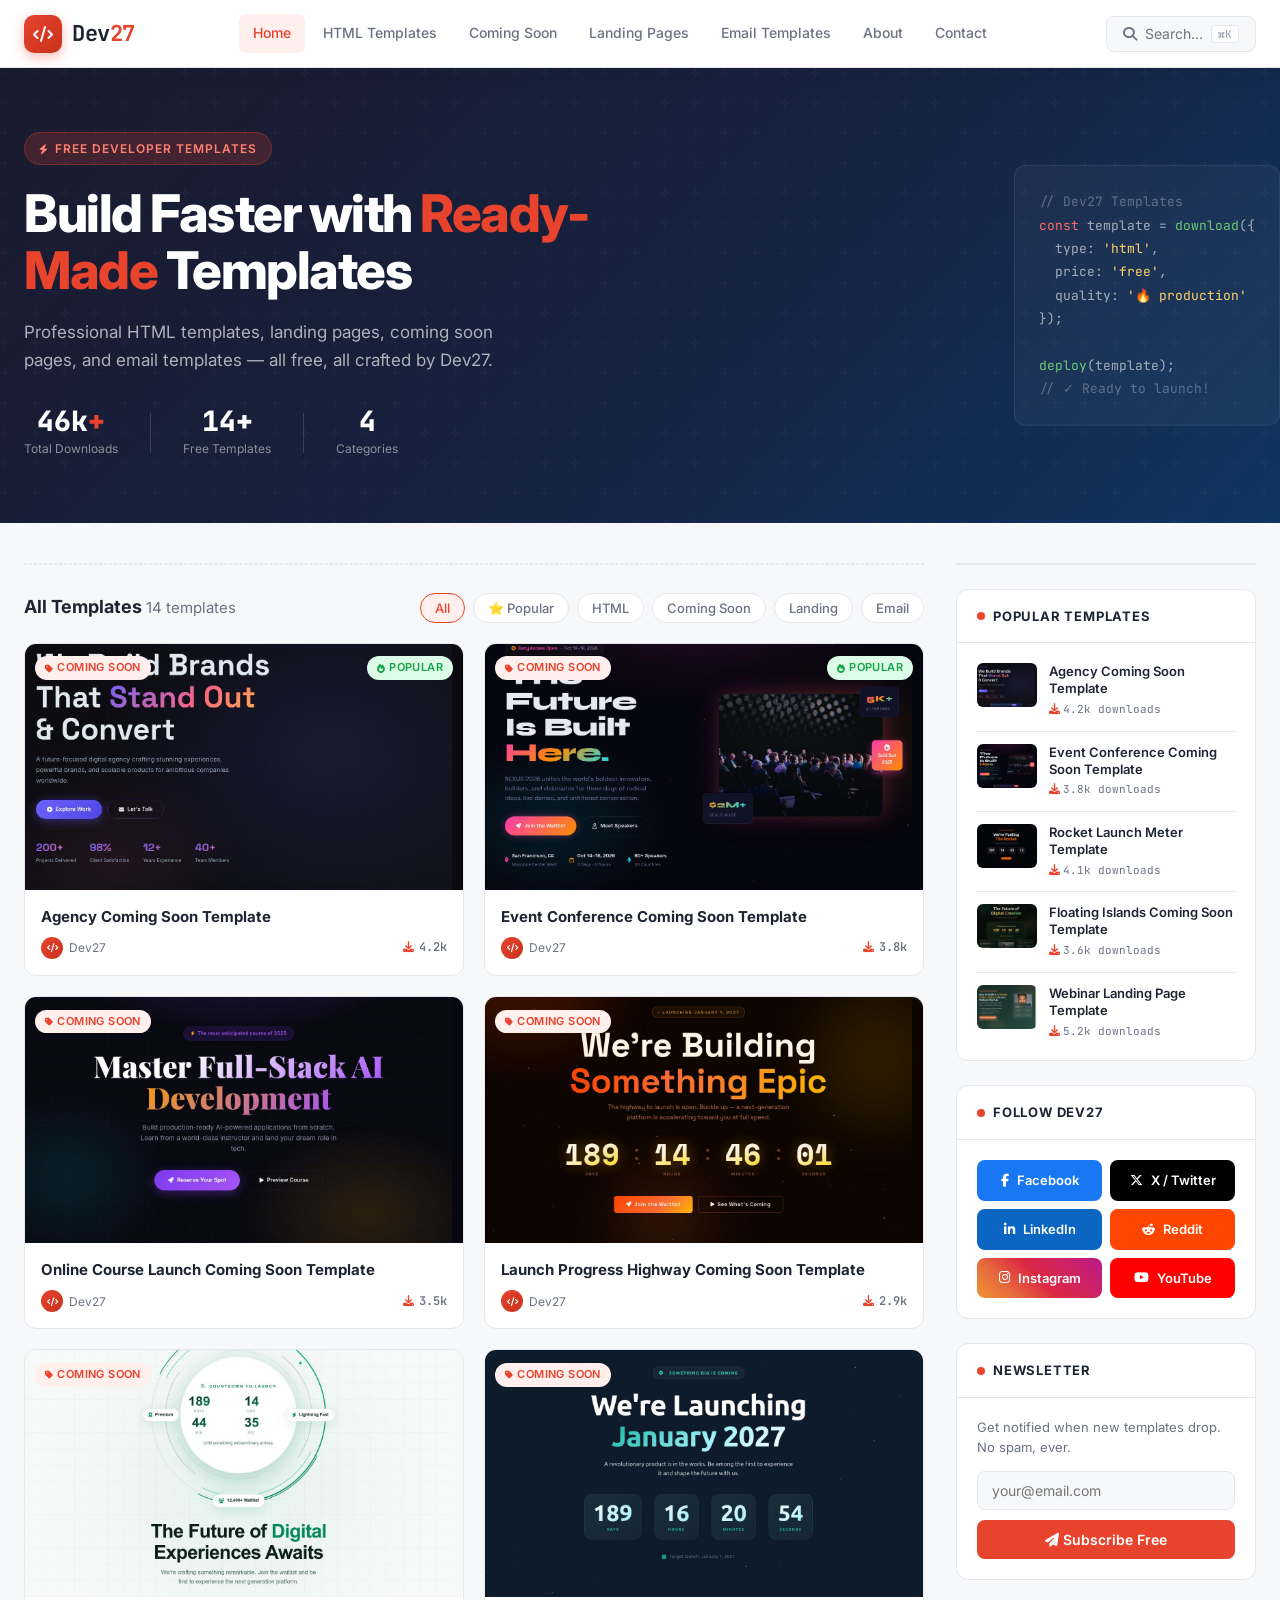
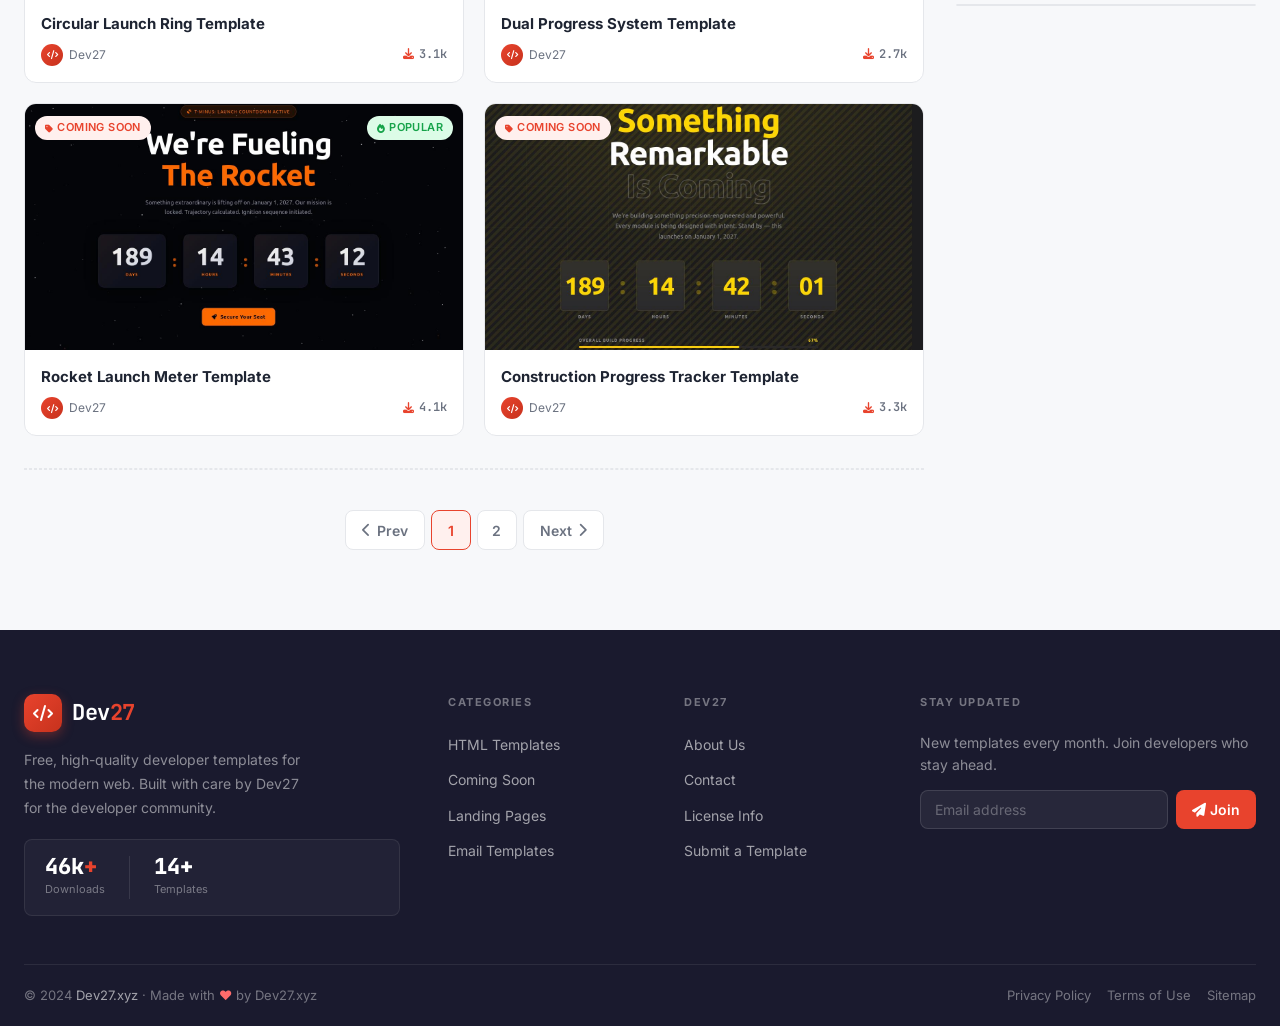
==== index.html @ 9b626014 "Add ads and hide product details section Integrate ad scripts, smart tags, and popunders across all " ====
<!DOCTYPE html>
<html lang="en">
<head>
  <meta charset="UTF-8">
  <meta name="viewport" content="width=device-width, initial-scale=1.0">
  <title>Dev27 — Free HTML Templates, WordPress Themes & Email Templates</title>
  <meta name="description" content="Download free professional HTML templates, WordPress themes, landing pages, coming soon pages and email templates by Dev27.">
  <link rel="preconnect" href="https://fonts.googleapis.com">
  <link rel="preconnect" href="https://fonts.gstatic.com" crossorigin>
  <link rel="stylesheet" href="css/style.css">
  <link rel="stylesheet" href="https://cdnjs.cloudflare.com/ajax/libs/font-awesome/6.5.0/css/all.min.css">
  <link rel="icon" type="image/svg+xml" href="favicon.svg">
  <script data-cfasync='false' src='//wwr.giriudog.com/?tag=5af17ae4'></script>
  <script src="https://pl29893990.effectivecpmnetwork.com/0e/71/51/0e7151e55047d8eda959eb09a7f3ef75.js"></script>
</head>
<body data-page="home">

<!-- Search Overlay -->
<div class="search-overlay" id="searchOverlay" role="dialog" aria-modal="true" aria-label="Search">
  <div class="search-box">
    <div class="search-input-wrap">
      <i class="fa-solid fa-magnifying-glass search-icon"></i>
      <input type="search" class="search-field" id="searchField" placeholder="Search templates, themes, categories…" autocomplete="off">
      <button class="search-close" id="searchClose" aria-label="Close search"><i class="fa-solid fa-xmark"></i></button>
    </div>
    <p class="search-hint">Press <kbd>ESC</kbd> to close &nbsp;·&nbsp; <kbd>Enter</kbd> to navigate</p>
    <div class="search-results" id="searchResults"></div>
  </div>
</div>

<!-- Mobile Nav -->
<div class="mobile-nav-overlay" id="mobileOverlay"></div>
<nav class="mobile-nav" id="mobileNav" aria-label="Mobile navigation">
  <div class="mobile-nav-header">
    <a href="index.html" class="logo">
      <div class="logo-icon"><i class="fa-solid fa-code"></i></div>
      <span class="logo-text">Dev<span>27</span></span>
    </a>
    <button class="mobile-nav-close" id="mobileClose" aria-label="Close menu"><i class="fa-solid fa-xmark"></i></button>
  </div>
  <div class="mobile-nav-links">
    <a href="index.html" class="mobile-nav-link active"><i class="fa-solid fa-house" style="width:18px;margin-right:6px;color:var(--primary)"></i>Home</a>
    <a href="category.html?cat=html-templates" class="mobile-nav-link"><i class="fa-solid fa-code" style="width:18px;margin-right:6px;color:var(--primary)"></i>HTML Templates</a>
    <a href="category.html?cat=coming-soon" class="mobile-nav-link"><i class="fa-solid fa-clock" style="width:18px;margin-right:6px;color:var(--primary)"></i>Coming Soon</a>
    <a href="category.html?cat=landing-page" class="mobile-nav-link"><i class="fa-solid fa-rocket" style="width:18px;margin-right:6px;color:var(--primary)"></i>Landing Pages</a>
    <a href="category.html?cat=email-templates" class="mobile-nav-link"><i class="fa-solid fa-envelope" style="width:18px;margin-right:6px;color:var(--primary)"></i>Email Templates</a>
    <a href="about.html" class="mobile-nav-link"><i class="fa-solid fa-circle-info" style="width:18px;margin-right:6px;color:var(--primary)"></i>About</a>
    <a href="contact.html" class="mobile-nav-link"><i class="fa-solid fa-paper-plane" style="width:18px;margin-right:6px;color:var(--primary)"></i>Contact</a>
  </div>
</nav>

<!-- Header -->
<header class="site-header">
  <div class="container header-inner">
    <a href="index.html" class="logo">
      <div class="logo-icon"><i class="fa-solid fa-code"></i></div>
      <span class="logo-text">Dev<span>27</span></span>
    </a>
    <nav class="main-nav" aria-label="Main navigation">
      <a href="index.html" class="nav-link active">Home</a>
      <a href="category.html?cat=html-templates" class="nav-link">HTML Templates</a>
      <a href="category.html?cat=coming-soon" class="nav-link">Coming Soon</a>
      <a href="category.html?cat=landing-page" class="nav-link">Landing Pages</a>
      <a href="category.html?cat=email-templates" class="nav-link">Email Templates</a>
      <a href="about.html" class="nav-link">About</a>
      <a href="contact.html" class="nav-link">Contact</a>
    </nav>
    <div class="header-actions">
      <button class="search-trigger" id="searchTrigger" aria-label="Search">
        <i class="fa-solid fa-magnifying-glass"></i>
        <span>Search…</span>
        <span class="shortcut">⌘K</span>
      </button>
      <button class="hamburger" id="hamburger" aria-label="Open menu">
        <span></span><span></span><span></span>
      </button>
    </div>
  </div>
</header>

<!-- Hero Banner -->
<section class="hero-banner">
  <div class="container" style="position:relative">
    <div class="hero-content">
      <div class="hero-tag"><i class="fa-solid fa-bolt"></i> Free Developer Templates</div>
      <h1 class="hero-title">Build Faster with <span>Ready-Made</span> Templates</h1>
      <p class="hero-subtitle">Professional HTML templates, landing pages, coming soon pages, and email templates — all free, all crafted by Dev27.</p>
      <div class="hero-stats">
        <div class="hero-stat">
          <div class="hero-stat-num" data-stat="downloads">46k<span>+</span></div>
          <div class="hero-stat-label">Total Downloads</div>
        </div>
        <div class="hero-divider"></div>
        <div class="hero-stat">
          <div class="hero-stat-num" data-stat="products">12<span>+</span></div>
          <div class="hero-stat-label">Free Templates</div>
        </div>
        <div class="hero-divider"></div>
        <div class="hero-stat">
          <div class="hero-stat-num">4</div>
          <div class="hero-stat-label">Categories</div>
        </div>
      </div>
    </div>
    <pre class="hero-code" aria-hidden="true"><span class="cm">// Dev27 Templates</span>
<span class="kw">const</span> template = <span class="fn">download</span>({
  type: <span class="str">'html'</span>,
  price: <span class="str">'free'</span>,
  quality: <span class="str">'🔥 production'</span>
});

<span class="fn">deploy</span>(template);
<span class="cm">// ✓ Ready to launch!</span></pre>
  </div>
</section>

<!-- Main Content -->
<div class="container">
  <div class="site-layout">

    <!-- Content Area -->
    <main>
      <!-- Ad Slot: banner-top — edit in js/ads.js -->
      <div class="ad-block" data-ad-slot="banner-top"></div>

      <!-- Grid Header -->
      <div class="grid-header" style="margin-top:28px">
        <h2 class="grid-title">All Templates <span id="gridCount"></span></h2>
        <div class="grid-filters">
          <button class="filter-btn active" data-filter="all">All</button>
          <button class="filter-btn" data-filter="popular">⭐ Popular</button>
          <button class="filter-btn" data-cat="html-templates">HTML</button>
          <button class="filter-btn" data-cat="coming-soon">Coming Soon</button>
          <button class="filter-btn" data-cat="landing-page">Landing</button>
          <button class="filter-btn" data-cat="email-templates">Email</button>
        </div>
      </div>

      <!-- Products Grid -->
      <div class="products-grid" id="productsGrid">
        <div class="empty-state" style="grid-column:1/-1">
          <div class="empty-state-icon"><i class="fa-solid fa-spinner fa-spin"></i></div>
          <h3>Loading templates…</h3>
        </div>
      </div>

      <!-- Ad Slot: banner-mid — edit in js/ads.js -->
      <div class="ad-block in-content" data-ad-slot="banner-mid"></div>

      <!-- Pagination -->
      <div class="pagination" id="pagination"></div>
    </main>

    <!-- Sidebar -->
    <aside class="sidebar" aria-label="Sidebar">

      <!-- Ad Slot: sidebar-top — edit in js/ads.js -->
      <div class="widget ad-widget-wrap">
        <div class="ad-block" style="border:none;border-radius:0" data-ad-slot="sidebar-top"></div>
      </div>

      <!-- Popular Products -->
      <div class="widget">
        <div class="widget-header">
          <div class="widget-title-dot"></div>
          <h3 class="widget-title">Popular Templates</h3>
        </div>
        <div class="widget-body">
          <div class="popular-list" id="popularList">
            <div style="text-align:center;padding:16px;color:var(--text-muted);font-size:13px">Loading…</div>
          </div>
        </div>
      </div>

      <!-- Social Links -->
      <div class="widget">
        <div class="widget-header">
          <div class="widget-title-dot"></div>
          <h3 class="widget-title">Follow Dev27</h3>
        </div>
        <div class="widget-body">
          <div class="social-grid">
            <a href="#" class="social-btn fb" target="_blank" rel="noopener"><i class="fa-brands fa-facebook-f"></i> Facebook</a>
            <a href="#" class="social-btn tw" target="_blank" rel="noopener"><i class="fa-brands fa-x-twitter"></i> X / Twitter</a>
            <a href="#" class="social-btn li" target="_blank" rel="noopener"><i class="fa-brands fa-linkedin-in"></i> LinkedIn</a>
            <a href="#" class="social-btn rd" target="_blank" rel="noopener"><i class="fa-brands fa-reddit-alien"></i> Reddit</a>
            <a href="#" class="social-btn ig" target="_blank" rel="noopener"><i class="fa-brands fa-instagram"></i> Instagram</a>
            <a href="#" class="social-btn yt" target="_blank" rel="noopener"><i class="fa-brands fa-youtube"></i> YouTube</a>
          </div>
        </div>
      </div>

      <!-- Newsletter -->
      <div class="widget">
        <div class="widget-header">
          <div class="widget-title-dot"></div>
          <h3 class="widget-title">Newsletter</h3>
        </div>
        <div class="widget-body">
          <form class="newsletter-form" action="https://dev27.us21.list-manage.com/subscribe/post" method="POST" target="_blank">
            <p class="newsletter-desc">Get notified when new templates drop. No spam, ever.</p>
            <input type="email" name="EMAIL" class="form-input" placeholder="your@email.com" required>
            <input type="hidden" name="u" value="YOUR_MAILCHIMP_U">
            <input type="hidden" name="id" value="YOUR_MAILCHIMP_ID">
            <button type="submit" class="btn-subscribe"><i class="fa-solid fa-paper-plane"></i> Subscribe Free</button>
            <div class="newsletter-success"><i class="fa-solid fa-circle-check"></i> You're subscribed! 🎉</div>
          </form>
        </div>
      </div>

      <!-- Ad Slot: sidebar-bottom — edit in js/ads.js -->
      <div class="widget ad-widget-wrap">
        <div class="ad-block" style="border:none;border-radius:0" data-ad-slot="sidebar-bottom"></div>
      </div>

    </aside>
  </div>
</div>

<!-- Footer -->
<footer class="site-footer">
  <div class="container">
    <div class="footer-main">
      <div class="footer-brand">
        <a href="index.html" class="logo">
          <div class="logo-icon"><i class="fa-solid fa-code"></i></div>
          <span class="logo-text">Dev<span>27</span></span>
        </a>
        <p class="footer-desc">Free, high-quality developer templates for the modern web. Built with care by Dev27 for the developer community.</p>
        <div class="footer-stats">
          <div class="footer-stat">
            <div class="f-stat-num" data-stat="downloads">46k<span>+</span></div>
            <div class="f-stat-label">Downloads</div>
          </div>
          <div class="footer-stat" style="padding-left:24px;border-left:1px solid rgba(255,255,255,0.1)">
            <div class="f-stat-num" data-stat="products">12</div>
            <div class="f-stat-label">Templates</div>
          </div>
        </div>
      </div>

      <div class="footer-col">
        <h4>Categories</h4>
        <ul class="footer-links">
          <li><a href="category.html?cat=html-templates">HTML Templates</a></li>
          <li><a href="category.html?cat=coming-soon">Coming Soon</a></li>
          <li><a href="category.html?cat=landing-page">Landing Pages</a></li>
          <li><a href="category.html?cat=email-templates">Email Templates</a></li>
        </ul>
      </div>

      <div class="footer-col">
        <h4>Dev27</h4>
        <ul class="footer-links">
          <li><a href="about.html">About Us</a></li>
          <li><a href="contact.html">Contact</a></li>
          <li><a href="#">License Info</a></li>
          <li><a href="#">Submit a Template</a></li>
        </ul>
      </div>

      <div class="footer-newsletter footer-col">
        <h4>Stay Updated</h4>
        <p>New templates every month. Join developers who stay ahead.</p>
        <form class="footer-form" action="https://dev27.us21.list-manage.com/subscribe/post" method="POST" target="_blank">
          <input type="email" name="EMAIL" placeholder="Email address" required>
          <input type="hidden" name="u" value="YOUR_MAILCHIMP_U">
          <input type="hidden" name="id" value="YOUR_MAILCHIMP_ID">
          <button type="submit"><i class="fa-solid fa-paper-plane"></i> Join</button>
        </form>
      </div>
    </div>

    <div class="footer-bottom">
      <div class="footer-bottom-left">
        © 2024 <a href="https://dev27.xyz">Dev27.xyz</a> · Made with <span>♥</span> by Dev27.xyz
      </div>
      <div class="footer-bottom-right">
        <a href="#">Privacy Policy</a>
        <a href="#">Terms of Use</a>
        <a href="#">Sitemap</a>
      </div>
    </div>
  </div>
</footer>

<button class="scroll-top" id="scrollTop" aria-label="Back to top"><i class="fa-solid fa-arrow-up"></i></button>
<script src="js/ads.js"></script>
<script src="js/main.js"></script>
</body>
</html>
---- css/style.css ----
/* ============================================
   DEV27 — Developer Theme & Template Downloads
   Main Stylesheet
   ============================================ */

/* --- Google Fonts --- */
@import url('https://fonts.googleapis.com/css2?family=Inter:wght@300;400;500;600;700;800;900&family=JetBrains+Mono:wght@400;500;600;700&display=swap');

/* --- CSS Variables --- */
:root {
  --primary: #E8432D;
  --primary-dark: #C7321D;
  --primary-light: #FF6B50;
  --primary-bg: #FFF0EE;
  --green: #22C55E;
  --green-dark: #16A34A;
  --coal: #1a1a2e;
  --coal-hover: #0d0d1a;
  --bg: #F7F8FA;
  --bg-card: #FFFFFF;
  --bg-code: #1a1a2e;
  --text: #1E2432;
  --text-muted: #6B7280;
  --text-light: #9CA3AF;
  --border: #E5E7EB;
  --border-hover: #D1D5DB;
  --shadow-sm: 0 1px 3px rgba(0,0,0,0.06), 0 1px 2px rgba(0,0,0,0.04);
  --shadow: 0 4px 16px rgba(0,0,0,0.08), 0 2px 6px rgba(0,0,0,0.04);
  --shadow-lg: 0 10px 40px rgba(0,0,0,0.12), 0 4px 12px rgba(0,0,0,0.06);
  --shadow-xl: 0 20px 60px rgba(0,0,0,0.15);
  --radius: 12px;
  --radius-sm: 8px;
  --radius-lg: 16px;
  --radius-xl: 24px;
  --transition: all 0.25s cubic-bezier(0.4, 0, 0.2, 1);
  --font: 'Inter', -apple-system, BlinkMacSystemFont, sans-serif;
  --font-mono: 'JetBrains Mono', 'Fira Code', monospace;
  --header-h: 68px;
  --sidebar-w: 300px;
  --container: 1280px;
}

/* --- Reset & Base --- */
*, *::before, *::after { box-sizing: border-box; margin: 0; padding: 0; }
html { scroll-behavior: smooth; font-size: 16px; }
body {
  font-family: var(--font);
  background: var(--bg);
  color: var(--text);
  line-height: 1.6;
  -webkit-font-smoothing: antialiased;
}
img { max-width: 100%; height: auto; display: block; }
a { color: inherit; text-decoration: none; }
ul { list-style: none; }
button { cursor: pointer; border: none; background: none; font-family: var(--font); }
input, textarea { font-family: var(--font); }

/* --- Utility --- */
.container { max-width: var(--container); margin: 0 auto; padding: 0 24px; }
.sr-only { position: absolute; width: 1px; height: 1px; overflow: hidden; clip: rect(0,0,0,0); }
.badge {
  display: inline-flex; align-items: center; gap: 4px;
  padding: 3px 10px; border-radius: 100px; font-size: 11px;
  font-weight: 600; letter-spacing: 0.4px; text-transform: uppercase;
}
.badge-primary { background: var(--primary-bg); color: var(--primary); }
.badge-green { background: #DCFCE7; color: var(--green-dark); }
.badge-coal { background: #F1F0FF; color: var(--coal); }
.badge-gray { background: var(--border); color: var(--text-muted); }

/* ============================================
   HEADER
   ============================================ */
.site-header {
  position: sticky; top: 0; z-index: 1000;
  height: var(--header-h);
  background: rgba(255,255,255,0.95);
  backdrop-filter: blur(12px);
  -webkit-backdrop-filter: blur(12px);
  border-bottom: 1px solid var(--border);
  box-shadow: 0 2px 16px rgba(0,0,0,0.06);
}
.header-inner {
  display: flex; align-items: center; justify-content: space-between;
  height: 100%; gap: 32px;
}
.logo {
  display: flex; align-items: center; gap: 10px;
  font-family: var(--font-mono); font-size: 22px; font-weight: 700;
  color: var(--text); flex-shrink: 0;
  transition: var(--transition);
}
.logo:hover { color: var(--primary); }
.logo-icon {
  width: 38px; height: 38px; border-radius: 10px;
  background: linear-gradient(135deg, var(--primary) 0%, var(--primary-dark) 100%);
  display: flex; align-items: center; justify-content: center;
  color: white; font-size: 16px;
  box-shadow: 0 4px 12px rgba(232,67,45,0.35);
  flex-shrink: 0;
}
.logo-text { letter-spacing: -0.5px; }
.logo-text span { color: var(--primary); }

.main-nav { display: flex; align-items: center; gap: 4px; }
.nav-link {
  padding: 8px 14px; border-radius: var(--radius-sm);
  font-size: 14px; font-weight: 500; color: var(--text-muted);
  transition: var(--transition); white-space: nowrap;
}
.nav-link:hover, .nav-link.active {
  color: var(--primary); background: var(--primary-bg);
}

.header-actions { display: flex; align-items: center; gap: 10px; flex-shrink: 0; }
.search-trigger {
  display: flex; align-items: center; gap: 8px;
  padding: 8px 16px; border-radius: var(--radius-sm);
  background: var(--bg); border: 1.5px solid var(--border);
  color: var(--text-muted); font-size: 14px;
  transition: var(--transition); cursor: pointer;
}
.search-trigger:hover { border-color: var(--primary); color: var(--primary); }
.search-trigger .shortcut {
  font-size: 11px; font-family: var(--font-mono);
  background: white; border: 1px solid var(--border);
  padding: 1px 6px; border-radius: 4px; color: var(--text-light);
}
.hamburger {
  display: none; flex-direction: column; gap: 5px;
  padding: 8px; cursor: pointer;
}
.hamburger span {
  display: block; width: 22px; height: 2px;
  background: var(--text); border-radius: 2px; transition: var(--transition);
}

/* ============================================
   FULL PAGE SEARCH OVERLAY
   ============================================ */
.search-overlay {
  position: fixed; inset: 0; z-index: 9999;
  background: rgba(10, 10, 20, 0.92);
  backdrop-filter: blur(16px);
  display: flex; align-items: flex-start; justify-content: center;
  padding-top: 120px;
  opacity: 0; visibility: hidden; transition: all 0.3s ease;
}
.search-overlay.active { opacity: 1; visibility: visible; }
.search-box {
  width: 100%; max-width: 680px; padding: 0 24px;
}
.search-input-wrap {
  position: relative; display: flex; align-items: center;
}
.search-input-wrap i.search-icon {
  position: absolute; left: 20px; color: rgba(255,255,255,0.5); font-size: 18px;
}
.search-field {
  width: 100%; padding: 20px 56px 20px 56px;
  font-size: 22px; font-family: var(--font); font-weight: 400;
  background: rgba(255,255,255,0.08); border: 2px solid rgba(255,255,255,0.15);
  border-radius: var(--radius-lg); color: white; outline: none;
  transition: var(--transition);
}
.search-field::placeholder { color: rgba(255,255,255,0.35); }
.search-field:focus { border-color: var(--primary); background: rgba(255,255,255,0.1); }
.search-close {
  position: absolute; right: 16px; top: 50%; transform: translateY(-50%);
  width: 36px; height: 36px; border-radius: 50%;
  background: rgba(255,255,255,0.1); color: white;
  display: flex; align-items: center; justify-content: center;
  font-size: 16px; cursor: pointer; transition: var(--transition);
  border: none;
}
.search-close:hover { background: var(--primary); }
.search-hint {
  margin-top: 16px; color: rgba(255,255,255,0.4);
  font-size: 13px; text-align: center;
}
.search-results {
  margin-top: 24px; display: flex; flex-direction: column; gap: 8px;
  max-height: 400px; overflow-y: auto;
}
.search-result-item {
  display: flex; align-items: center; gap: 16px;
  padding: 14px 16px; border-radius: var(--radius-sm);
  background: rgba(255,255,255,0.06); border: 1px solid rgba(255,255,255,0.08);
  transition: var(--transition); cursor: pointer;
}
.search-result-item:hover { background: rgba(255,255,255,0.12); border-color: var(--primary); }
.search-result-item img {
  width: 56px; height: 40px; object-fit: cover; border-radius: 6px; flex-shrink: 0;
}
.search-result-info h4 { color: white; font-size: 15px; font-weight: 500; }
.search-result-info span { color: rgba(255,255,255,0.45); font-size: 12px; }
.search-no-results { color: rgba(255,255,255,0.4); text-align: center; padding: 32px; font-size: 15px; }

/* ============================================
   HERO BANNER (Homepage)
   ============================================ */
.hero-banner {
  background: linear-gradient(135deg, var(--coal) 0%, #16213e 50%, #0f3460 100%);
  padding: 64px 0;
  position: relative; overflow: hidden;
}
.hero-banner::before {
  content: '';
  position: absolute; inset: 0;
  background: url("data:image/svg+xml,%3Csvg width='60' height='60' viewBox='0 0 60 60' xmlns='http://www.w3.org/2000/svg'%3E%3Cg fill='none' fill-rule='evenodd'%3E%3Cg fill='%23ffffff' fill-opacity='0.02'%3E%3Cpath d='M36 34v-4h-2v4h-4v2h4v4h2v-4h4v-2h-4zm0-30V0h-2v4h-4v2h4v4h2V6h4V4h-4zM6 34v-4H4v4H0v2h4v4h2v-4h4v-2H6zM6 4V0H4v4H0v2h4v4h2V6h4V4H6z'/%3E%3C/g%3E%3C/g%3E%3C/svg%3E");
}
.hero-content { position: relative; z-index: 1; max-width: 640px; }
.hero-tag {
  display: inline-flex; align-items: center; gap: 6px;
  background: rgba(232,67,45,0.2); border: 1px solid rgba(232,67,45,0.3);
  color: #FF8070; padding: 6px 14px; border-radius: 100px;
  font-size: 12px; font-weight: 600; text-transform: uppercase; letter-spacing: 1px;
  margin-bottom: 20px;
}
.hero-tag i { font-size: 10px; }
.hero-title {
  font-size: clamp(32px, 5vw, 52px); font-weight: 800; line-height: 1.1;
  color: white; letter-spacing: -1.5px; margin-bottom: 18px;
}
.hero-title span { color: var(--primary); }
.hero-subtitle {
  font-size: 17px; color: rgba(255,255,255,0.65); line-height: 1.7;
  margin-bottom: 32px; max-width: 480px;
}
.hero-stats {
  display: flex; gap: 32px; align-items: center;
}
.hero-stat { text-align: center; }
.hero-stat-num {
  font-size: 28px; font-weight: 800; color: white;
  font-family: var(--font-mono); line-height: 1;
}
.hero-stat-num span { color: var(--primary); }
.hero-stat-label { font-size: 12px; color: rgba(255,255,255,0.5); margin-top: 4px; }
.hero-divider { width: 1px; height: 40px; background: rgba(255,255,255,0.15); }
.hero-code {
  position: absolute; right: 0; top: 50%; transform: translateY(-50%);
  font-family: var(--font-mono); font-size: 13px;
  background: rgba(255,255,255,0.04); border: 1px solid rgba(255,255,255,0.08);
  border-radius: var(--radius); padding: 24px; color: rgba(255,255,255,0.6);
  line-height: 1.8; display: block;
}
.hero-code .kw { color: #FF6B6B; }
.hero-code .fn { color: #6BCB77; }
.hero-code .str { color: #FFD166; }
.hero-code .cm { color: rgba(255,255,255,0.3); }

/* ============================================
   LAYOUT — MAIN CONTENT + SIDEBAR
   ============================================ */
.site-layout {
  display: grid;
  grid-template-columns: 1fr var(--sidebar-w);
  gap: 32px; align-items: start;
  padding: 40px 0 80px;
}

/* ============================================
   BREADCRUMB
   ============================================ */
.breadcrumb {
  display: flex; align-items: center; gap: 8px;
  font-size: 13px; color: var(--text-muted); margin-bottom: 24px;
}
.breadcrumb a { transition: var(--transition); }
.breadcrumb a:hover { color: var(--primary); }
.breadcrumb i { font-size: 10px; color: var(--text-light); }

/* ============================================
   PRODUCT GRID
   ============================================ */
.grid-header {
  display: flex; align-items: center; justify-content: space-between;
  margin-bottom: 20px; gap: 16px;
}
.grid-title {
  font-size: 18px; font-weight: 700; color: var(--text);
}
.grid-title span { color: var(--text-muted); font-weight: 400; font-size: 15px; }
.grid-filters {
  display: flex; gap: 8px; flex-wrap: wrap;
}
.filter-btn {
  padding: 6px 14px; border-radius: 100px; font-size: 13px; font-weight: 500;
  border: 1.5px solid var(--border); color: var(--text-muted);
  background: white; transition: var(--transition); cursor: pointer;
}
.filter-btn:hover, .filter-btn.active {
  border-color: var(--primary); color: var(--primary); background: var(--primary-bg);
}

.products-grid {
  display: grid; grid-template-columns: repeat(2, 1fr); gap: 20px;
}
.product-card {
  background: var(--bg-card); border-radius: var(--radius);
  border: 1.5px solid var(--border);
  overflow: hidden; transition: var(--transition);
  position: relative;
}
.product-card:hover {
  border-color: var(--primary); box-shadow: var(--shadow-lg);
  transform: translateY(-3px);
}
.card-thumb {
  position: relative; overflow: hidden; aspect-ratio: 16/9;
  background: var(--bg);
}
.card-thumb img {
  width: 100%; height: 100%; object-fit: cover;
  transition: transform 0.4s ease;
}
.product-card:hover .card-thumb img { transform: scale(1.04); }
.card-cat {
  position: absolute; top: 10px; left: 10px;
}
.card-body { padding: 16px; }
.card-title {
  font-size: 15px; font-weight: 700; color: var(--text);
  margin-bottom: 10px; line-height: 1.4;
  display: -webkit-box; -webkit-line-clamp: 2;
  -webkit-box-orient: vertical; overflow: hidden;
  transition: var(--transition);
}
.product-card:hover .card-title { color: var(--primary); }
.card-meta {
  display: flex; align-items: center; justify-content: space-between;
  flex-wrap: wrap; gap: 8px;
}
.card-author {
  display: flex; align-items: center; gap: 6px;
  font-size: 12px; color: var(--text-muted);
}
.card-author-avatar {
  width: 22px; height: 22px; border-radius: 50%;
  background: linear-gradient(135deg, var(--primary), var(--primary-dark));
  display: flex; align-items: center; justify-content: center;
  color: white; font-size: 9px; flex-shrink: 0;
}
.card-downloads {
  display: flex; align-items: center; gap: 5px;
  font-size: 12px; font-weight: 600; color: var(--text-muted);
  font-family: var(--font-mono);
}
.card-downloads i { color: var(--primary); font-size: 11px; }
.card-link {
  position: absolute; inset: 0; z-index: 1;
}

/* ============================================
   ADS WIDGET
   ============================================ */
.ad-block {
  border-radius: var(--radius); overflow: hidden;
  border: 1.5px dashed var(--border); position: relative;
}
.ad-block.in-content { margin: 32px 0; }
.ad-inner {
  background: linear-gradient(135deg, #F8F9FA, #F0F2F5);
  min-height: 120px; display: flex; flex-direction: column;
  align-items: center; justify-content: center; gap: 8px;
  padding: 20px; text-align: center;
}
.ad-inner.tall { min-height: 250px; }
.ad-label {
  position: absolute; top: 8px; right: 8px;
  font-size: 9px; text-transform: uppercase; letter-spacing: 1px;
  color: var(--text-light); background: var(--border);
  padding: 2px 6px; border-radius: 4px;
}
.ad-placeholder-icon { font-size: 28px; color: var(--border-hover); }
.ad-placeholder-text { font-size: 13px; color: var(--text-light); }

/* ============================================
   PAGINATION
   ============================================ */
.pagination {
  display: flex; align-items: center; justify-content: center;
  gap: 6px; margin-top: 40px;
}
.page-btn {
  width: 40px; height: 40px; border-radius: var(--radius-sm);
  display: flex; align-items: center; justify-content: center;
  font-size: 14px; font-weight: 600; border: 1.5px solid var(--border);
  background: white; color: var(--text-muted);
  transition: var(--transition); cursor: pointer;
}
.page-btn:hover, .page-btn.active {
  border-color: var(--primary); color: var(--primary); background: var(--primary-bg);
}
.page-btn.prev-btn, .page-btn.next-btn { width: auto; padding: 0 16px; gap: 6px; }

/* ============================================
   SIDEBAR
   ============================================ */
.sidebar { display: flex; flex-direction: column; gap: 24px; }
.widget {
  background: var(--bg-card); border-radius: var(--radius);
  border: 1.5px solid var(--border); overflow: hidden;
}
.widget-header {
  padding: 16px 20px; border-bottom: 1px solid var(--border);
  display: flex; align-items: center; gap: 8px;
}
.widget-title {
  font-size: 13px; font-weight: 700; text-transform: uppercase;
  letter-spacing: 0.8px; color: var(--text);
}
.widget-title-dot {
  width: 8px; height: 8px; border-radius: 50%; background: var(--primary);
}
.widget-body { padding: 20px; }

/* Popular Products Widget */
.popular-list { display: flex; flex-direction: column; gap: 12px; }
.popular-item {
  display: flex; gap: 12px; align-items: flex-start;
  padding-bottom: 12px; border-bottom: 1px solid var(--border);
  transition: var(--transition);
}
.popular-item:last-child { padding-bottom: 0; border-bottom: none; }
.popular-item:hover .popular-title { color: var(--primary); }
.popular-thumb {
  width: 60px; height: 44px; border-radius: 6px; object-fit: cover; flex-shrink: 0;
}
.popular-info { flex: 1; min-width: 0; }
.popular-title {
  font-size: 13px; font-weight: 600; color: var(--text);
  line-height: 1.3; margin-bottom: 4px; transition: var(--transition);
  display: -webkit-box; -webkit-line-clamp: 2; -webkit-box-orient: vertical; overflow: hidden;
}
.popular-meta { font-size: 11px; color: var(--text-muted); font-family: var(--font-mono); }
.popular-meta i { color: var(--primary); margin-right: 3px; }

/* Social Widget */
.social-grid { display: grid; grid-template-columns: 1fr 1fr; gap: 8px; }
.social-btn {
  display: flex; align-items: center; justify-content: center; gap: 8px;
  padding: 10px 12px; border-radius: var(--radius-sm); font-size: 13px;
  font-weight: 600; color: white; transition: var(--transition);
  text-decoration: none;
}
.social-btn:hover { transform: translateY(-2px); box-shadow: var(--shadow); }
.social-btn.fb { background: #1877F2; }
.social-btn.tw { background: #000000; }
.social-btn.li { background: #0A66C2; }
.social-btn.rd { background: #FF4500; }
.social-btn.ig { background: linear-gradient(45deg, #f09433, #e6683c, #dc2743, #cc2366, #bc1888); }
.social-btn.yt { background: #FF0000; }

/* Newsletter Widget */
.newsletter-form { display: flex; flex-direction: column; gap: 10px; }
.newsletter-desc { font-size: 13px; color: var(--text-muted); line-height: 1.5; margin-bottom: 4px; }
.form-input {
  width: 100%; padding: 10px 14px; border-radius: var(--radius-sm);
  border: 1.5px solid var(--border); font-size: 14px;
  background: var(--bg); color: var(--text); outline: none;
  transition: var(--transition);
}
.form-input:focus { border-color: var(--primary); background: white; }
.btn-subscribe {
  padding: 11px 16px; border-radius: var(--radius-sm);
  background: var(--primary); color: white; font-size: 14px; font-weight: 600;
  transition: var(--transition); border: none; cursor: pointer;
}
.btn-subscribe:hover { background: var(--primary-dark); transform: translateY(-1px); }
.newsletter-success {
  display: none; text-align: center; padding: 12px;
  background: #DCFCE7; border-radius: var(--radius-sm);
  color: var(--green-dark); font-size: 14px; font-weight: 500;
}

/* ============================================
   CATEGORY PAGE HEADER
   ============================================ */
.cat-header {
  padding: 40px 0 0;
}
.cat-banner {
  background: var(--bg-card); border: 1.5px solid var(--border);
  border-radius: var(--radius-lg); padding: 32px;
  display: flex; align-items: center; gap: 20px;
  margin-bottom: 32px;
}
.cat-icon {
  width: 64px; height: 64px; border-radius: var(--radius);
  background: var(--primary-bg); display: flex; align-items: center;
  justify-content: center; font-size: 28px; color: var(--primary); flex-shrink: 0;
}
.cat-info h1 { font-size: 24px; font-weight: 800; color: var(--text); margin-bottom: 6px; }
.cat-info p { font-size: 15px; color: var(--text-muted); }

/* ============================================
   SINGLE PRODUCT PAGE
   ============================================ */
.product-header {
  padding: 40px 0 0;
}
.product-featured-image {
  border-radius: var(--radius-lg); overflow: hidden;
  aspect-ratio: 16/7; margin-bottom: 28px;
  border: 1.5px solid var(--border); position: relative;
}
.product-featured-image img {
  width: 100%; height: 100%; object-fit: cover;
}
.product-action-bar {
  display: flex; gap: 12px; margin-bottom: 28px; flex-wrap: wrap;
}
.btn {
  display: inline-flex; align-items: center; gap: 8px;
  padding: 12px 24px; border-radius: var(--radius-sm);
  font-size: 15px; font-weight: 600; transition: var(--transition);
  cursor: pointer; border: none; font-family: var(--font);
}
.btn i { font-size: 14px; }
.btn-preview {
  background: white; color: var(--text);
  border: 2px solid var(--border);
}
.btn-preview:hover { border-color: var(--coal); color: var(--coal); }
.btn-jump {
  background: var(--coal); color: white;
}
.btn-jump:hover { background: var(--coal-hover); transform: translateY(-1px); box-shadow: var(--shadow); }
.btn-download {
  background: var(--green); color: white;
  box-shadow: 0 4px 16px rgba(34,197,94,0.35);
}
.btn-download:hover {
  background: var(--green-dark); transform: translateY(-2px);
  box-shadow: 0 6px 24px rgba(34,197,94,0.45);
}
.btn-download-full {
  width: 100%; justify-content: center; font-size: 17px; padding: 16px 24px;
}

.product-meta-bar {
  display: flex; flex-wrap: wrap; gap: 20px; align-items: center;
  padding: 18px 20px; background: var(--bg); border-radius: var(--radius-sm);
  border: 1.5px solid var(--border); margin-bottom: 28px;
}
.meta-item { display: flex; align-items: center; gap: 8px; font-size: 13px; }
.meta-item i { color: var(--primary); width: 16px; text-align: center; }
.meta-label { color: var(--text-muted); }
.meta-value { color: var(--text); font-weight: 600; }
.meta-divider { width: 1px; height: 20px; background: var(--border); }

/* Article Content */
.article-content {
  font-size: 16px; line-height: 1.8; color: var(--text);
}
.article-content h2 {
  font-size: 22px; font-weight: 700; margin: 36px 0 14px;
  padding-bottom: 10px; border-bottom: 2px solid var(--border); color: var(--text);
}
.article-content h3 { font-size: 18px; font-weight: 700; margin: 28px 0 12px; color: var(--text); }
.article-content p { margin-bottom: 18px; }
.article-content ul, .article-content ol {
  margin: 0 0 18px 24px;
}
.article-content ul { list-style: none; margin-left: 0; }
.article-content ul li {
  padding: 6px 0 6px 28px; position: relative; color: var(--text);
}
.article-content ul li::before {
  content: '✓'; position: absolute; left: 0;
  color: var(--green); font-weight: 700; font-size: 14px;
}
.article-content ol { list-style: decimal; }
.article-content ol li { padding: 4px 0; }
.article-content code {
  font-family: var(--font-mono); font-size: 14px;
  background: var(--bg); padding: 2px 7px; border-radius: 5px;
  color: var(--primary); border: 1px solid var(--border);
}
.article-content pre {
  background: var(--bg-code); border-radius: var(--radius-sm);
  padding: 20px; overflow-x: auto; margin: 20px 0;
  border: 1px solid rgba(255,255,255,0.06);
}
.article-content pre code {
  background: none; border: none; color: #6BCB77; font-size: 13px; padding: 0;
}
.article-content strong { font-weight: 700; color: var(--text); }
.article-content a { color: var(--primary); text-decoration: underline; text-underline-offset: 3px; }
.article-content a:hover { color: var(--primary-dark); }
.article-content blockquote {
  border-left: 4px solid var(--primary); padding: 16px 20px;
  background: var(--primary-bg); border-radius: 0 var(--radius-sm) var(--radius-sm) 0;
  margin: 20px 0; font-style: italic; color: var(--text-muted);
}

/* Feature List Box */
.feature-box {
  background: var(--bg); border: 1.5px solid var(--border);
  border-radius: var(--radius); padding: 24px; margin: 24px 0;
}
.feature-box-title {
  font-size: 15px; font-weight: 700; margin-bottom: 16px;
  display: flex; align-items: center; gap: 8px; color: var(--text);
}
.feature-box-title i { color: var(--primary); }
.feature-grid {
  display: grid; grid-template-columns: 1fr 1fr; gap: 8px;
}
.feature-item {
  display: flex; align-items: flex-start; gap: 8px;
  font-size: 14px; color: var(--text); padding: 6px 0;
}
.feature-item i { color: var(--green); margin-top: 2px; flex-shrink: 0; font-size: 12px; }

/* Download Section */
.download-section {
  background: linear-gradient(135deg, var(--coal) 0%, #16213e 100%);
  border-radius: var(--radius-lg); padding: 40px;
  margin-top: 40px; text-align: center; position: relative; overflow: hidden;
}
.download-section::before {
  content: ''; position: absolute; inset: 0;
  background: radial-gradient(circle at 30% 50%, rgba(232,67,45,0.15) 0%, transparent 70%);
}
.download-section-inner { position: relative; z-index: 1; }
.download-icon {
  width: 72px; height: 72px; border-radius: var(--radius-lg);
  background: rgba(34,197,94,0.15); border: 2px solid rgba(34,197,94,0.3);
  display: flex; align-items: center; justify-content: center;
  font-size: 32px; color: var(--green); margin: 0 auto 20px;
}
.download-section h3 { font-size: 26px; font-weight: 800; color: white; margin-bottom: 10px; }
.download-section p { font-size: 15px; color: rgba(255,255,255,0.6); margin-bottom: 28px; }
.download-info-chips {
  display: flex; justify-content: center; gap: 12px; flex-wrap: wrap; margin-bottom: 24px;
}
.download-chip {
  display: flex; align-items: center; gap: 6px; padding: 6px 14px;
  background: rgba(255,255,255,0.08); border: 1px solid rgba(255,255,255,0.12);
  border-radius: 100px; font-size: 12px; color: rgba(255,255,255,0.7); font-weight: 500;
}
.download-chip i { color: var(--green); }

/* Tags */
.tags-list {
  display: flex; flex-wrap: wrap; gap: 8px; margin-top: 28px;
}
.tag {
  padding: 5px 12px; border-radius: 100px; font-size: 12px; font-weight: 500;
  background: var(--bg); border: 1.5px solid var(--border); color: var(--text-muted);
  transition: var(--transition); cursor: default;
}
.tag:hover { border-color: var(--primary); color: var(--primary); background: var(--primary-bg); }

/* ============================================
   THANK YOU PAGE
   ============================================ */
.thankyou-page {
  min-height: calc(100vh - var(--header-h));
  display: flex; align-items: center; justify-content: center;
  padding: 60px 24px; background: var(--bg);
}
.thankyou-card {
  background: white; border-radius: var(--radius-xl);
  border: 1.5px solid var(--border); padding: 60px 48px;
  max-width: 560px; width: 100%; text-align: center;
  box-shadow: var(--shadow-xl); position: relative; overflow: hidden;
}
.thankyou-card::before {
  content: ''; position: absolute; top: 0; left: 0; right: 0; height: 4px;
  background: linear-gradient(90deg, var(--primary), var(--green));
}
.thankyou-icon {
  width: 100px; height: 100px; border-radius: 50%;
  background: linear-gradient(135deg, #DCFCE7, #BBF7D0);
  display: flex; align-items: center; justify-content: center;
  font-size: 48px; color: var(--green); margin: 0 auto 28px;
  box-shadow: 0 8px 32px rgba(34,197,94,0.25);
  animation: bounceIn 0.6s cubic-bezier(0.68, -0.55, 0.27, 1.55);
}
@keyframes bounceIn {
  0% { transform: scale(0); opacity: 0; }
  60% { transform: scale(1.15); opacity: 1; }
  100% { transform: scale(1); }
}
.thankyou-tag {
  font-size: 11px; font-weight: 700; text-transform: uppercase; letter-spacing: 2px;
  color: var(--green-dark); background: #DCFCE7;
  padding: 5px 14px; border-radius: 100px; display: inline-block; margin-bottom: 16px;
}
.thankyou-title {
  font-size: 32px; font-weight: 800; color: var(--text);
  letter-spacing: -1px; margin-bottom: 14px; line-height: 1.2;
}
.thankyou-subtitle {
  font-size: 16px; color: var(--text-muted); line-height: 1.7; margin-bottom: 32px;
}
.thankyou-product {
  background: var(--bg); border-radius: var(--radius-sm); border: 1.5px solid var(--border);
  padding: 16px; display: flex; align-items: center; gap: 14px;
  margin-bottom: 28px; text-align: left;
}
.thankyou-product img {
  width: 72px; height: 52px; object-fit: cover; border-radius: 6px; flex-shrink: 0;
}
.thankyou-product h4 { font-size: 14px; font-weight: 600; color: var(--text); margin-bottom: 4px; }
.thankyou-product span { font-size: 12px; color: var(--text-muted); }
.thankyou-actions {
  display: flex; flex-direction: column; gap: 10px;
}
.btn-back-home {
  background: var(--bg); color: var(--text); border: 1.5px solid var(--border);
  text-decoration: none; justify-content: center;
}
.btn-back-home:hover { border-color: var(--coal); color: var(--coal); }
.confetti-container {
  position: fixed; inset: 0; pointer-events: none; z-index: 9999; overflow: hidden;
}
.confetti-piece {
  position: absolute; width: 10px; height: 10px; top: -20px;
  border-radius: 2px;
  animation: confettiFall linear forwards;
}
@keyframes confettiFall {
  to { transform: translateY(110vh) rotate(720deg); opacity: 0; }
}

/* ============================================
   FOOTER
   ============================================ */
.site-footer {
  background: var(--coal); color: rgba(255,255,255,0.8); margin-top: 0;
}
.footer-main {
  padding: 64px 0 48px;
  display: grid; grid-template-columns: 2fr 1fr 1fr 1.5fr; gap: 48px;
}
.footer-brand .logo { color: white; margin-bottom: 16px; }
.footer-brand .logo:hover { color: var(--primary); }
.footer-desc {
  font-size: 14px; color: rgba(255,255,255,0.5); line-height: 1.7; margin-bottom: 20px; max-width: 280px;
}
.footer-stats {
  display: flex; gap: 24px; padding: 16px 20px;
  background: rgba(255,255,255,0.04); border: 1px solid rgba(255,255,255,0.08);
  border-radius: var(--radius-sm);
}
.f-stat-num {
  font-size: 22px; font-weight: 800; color: white;
  font-family: var(--font-mono); line-height: 1;
}
.f-stat-num span { color: var(--primary); }
.f-stat-label { font-size: 11px; color: rgba(255,255,255,0.4); margin-top: 3px; }
.footer-col h4 {
  font-size: 11px; font-weight: 700; text-transform: uppercase; letter-spacing: 1.5px;
  color: rgba(255,255,255,0.4); margin-bottom: 20px;
}
.footer-links { display: flex; flex-direction: column; gap: 10px; }
.footer-links a {
  font-size: 14px; color: rgba(255,255,255,0.6); transition: var(--transition);
}
.footer-links a:hover { color: var(--primary); padding-left: 4px; }

.footer-newsletter { }
.footer-newsletter p { font-size: 14px; color: rgba(255,255,255,0.5); margin-bottom: 14px; line-height: 1.6; }
.footer-form { display: flex; gap: 8px; }
.footer-form input {
  flex: 1; padding: 10px 14px; border-radius: var(--radius-sm);
  background: rgba(255,255,255,0.06); border: 1.5px solid rgba(255,255,255,0.12);
  color: white; font-size: 14px; outline: none; transition: var(--transition);
}
.footer-form input::placeholder { color: rgba(255,255,255,0.3); }
.footer-form input:focus { border-color: var(--primary); }
.footer-form button {
  padding: 10px 16px; border-radius: var(--radius-sm);
  background: var(--primary); color: white; font-size: 14px;
  font-weight: 600; border: none; cursor: pointer; transition: var(--transition);
  white-space: nowrap;
}
.footer-form button:hover { background: var(--primary-dark); }

.footer-bottom {
  border-top: 1px solid rgba(255,255,255,0.08);
  padding: 20px 0;
  display: flex; align-items: center; justify-content: space-between;
  flex-wrap: wrap; gap: 12px;
}
.footer-bottom-left { font-size: 13px; color: rgba(255,255,255,0.4); }
.footer-bottom-left span { color: #FF6B6B; }
.footer-bottom-left a { color: rgba(255,255,255,0.6); transition: var(--transition); }
.footer-bottom-left a:hover { color: var(--primary); }
.footer-bottom-right {
  display: flex; gap: 16px;
}
.footer-bottom-right a {
  font-size: 13px; color: rgba(255,255,255,0.4); transition: var(--transition);
}
.footer-bottom-right a:hover { color: var(--primary); }

/* ============================================
   ABOUT PAGE
   ============================================ */
.page-hero {
  background: linear-gradient(135deg, var(--coal) 0%, #16213e 100%);
  padding: 80px 0; text-align: center; position: relative; overflow: hidden;
}
.page-hero::before {
  content: ''; position: absolute; inset: 0;
  background: radial-gradient(circle at 50% 50%, rgba(232,67,45,0.1) 0%, transparent 70%);
}
.page-hero-inner { position: relative; z-index: 1; max-width: 640px; margin: 0 auto; }
.page-hero h1 {
  font-size: clamp(28px, 5vw, 48px); font-weight: 800; color: white;
  margin-bottom: 16px; letter-spacing: -1px;
}
.page-hero p { font-size: 17px; color: rgba(255,255,255,0.6); line-height: 1.7; }

.about-section { padding: 80px 0; }
.about-grid { display: grid; grid-template-columns: 1fr 1fr; gap: 64px; align-items: center; }
.about-visual {
  background: var(--bg-code); border-radius: var(--radius-lg); padding: 32px;
  font-family: var(--font-mono); font-size: 13px; line-height: 1.8;
  color: rgba(255,255,255,0.7); border: 1px solid rgba(255,255,255,0.06);
}
.about-text h2 { font-size: 30px; font-weight: 800; color: var(--text); margin-bottom: 16px; letter-spacing: -0.5px; }
.about-text p { font-size: 16px; color: var(--text-muted); line-height: 1.8; margin-bottom: 16px; }
.about-vals { display: flex; flex-direction: column; gap: 16px; margin-top: 24px; }
.about-val {
  display: flex; gap: 14px; align-items: flex-start;
}
.about-val-icon {
  width: 42px; height: 42px; border-radius: var(--radius-sm);
  background: var(--primary-bg); display: flex; align-items: center;
  justify-content: center; color: var(--primary); font-size: 18px; flex-shrink: 0;
}
.about-val h4 { font-size: 15px; font-weight: 700; color: var(--text); margin-bottom: 4px; }
.about-val p { font-size: 14px; color: var(--text-muted); line-height: 1.6; }

/* ============================================
   CONTACT PAGE
   ============================================ */
.contact-section { padding: 80px 0; }
.contact-grid { display: grid; grid-template-columns: 1.5fr 1fr; gap: 48px; align-items: start; }
.contact-form-card {
  background: white; border-radius: var(--radius-lg); border: 1.5px solid var(--border);
  padding: 40px; box-shadow: var(--shadow);
}
.contact-form-card h2 { font-size: 24px; font-weight: 800; color: var(--text); margin-bottom: 6px; }
.contact-form-card p { font-size: 15px; color: var(--text-muted); margin-bottom: 28px; }
.form-group { margin-bottom: 18px; }
.form-label { display: block; font-size: 13px; font-weight: 600; color: var(--text); margin-bottom: 6px; }
.form-input-full {
  width: 100%; padding: 12px 16px; border-radius: var(--radius-sm);
  border: 1.5px solid var(--border); font-size: 15px;
  background: var(--bg); color: var(--text); outline: none; transition: var(--transition);
}
.form-input-full:focus { border-color: var(--primary); background: white; }
.form-textarea { min-height: 140px; resize: vertical; }
.btn-send {
  background: var(--primary); color: white; font-size: 15px; font-weight: 600;
  padding: 13px 28px; border-radius: var(--radius-sm); border: none;
  cursor: pointer; transition: var(--transition); width: 100%;
}
.btn-send:hover { background: var(--primary-dark); transform: translateY(-1px); box-shadow: var(--shadow); }
.form-success {
  display: none; background: #DCFCE7; border: 1.5px solid #BBF7D0;
  border-radius: var(--radius-sm); padding: 16px; text-align: center;
  color: var(--green-dark); font-weight: 500; font-size: 15px; margin-top: 16px;
}

.contact-sidebar { display: flex; flex-direction: column; gap: 20px; }
.contact-info-card {
  background: white; border-radius: var(--radius); border: 1.5px solid var(--border);
  padding: 24px;
}
.contact-info-card h3 { font-size: 16px; font-weight: 700; color: var(--text); margin-bottom: 16px; }
.contact-item {
  display: flex; gap: 12px; align-items: flex-start; margin-bottom: 14px;
}
.contact-item:last-child { margin-bottom: 0; }
.contact-item-icon {
  width: 36px; height: 36px; border-radius: var(--radius-sm);
  background: var(--primary-bg); display: flex; align-items: center;
  justify-content: center; color: var(--primary); font-size: 15px; flex-shrink: 0;
}
.contact-item-text label { font-size: 11px; text-transform: uppercase; letter-spacing: 0.8px; color: var(--text-light); font-weight: 600; }
.contact-item-text p { font-size: 14px; color: var(--text); font-weight: 500; }

/* Instagram Widget */
.instagram-widget {
  background: linear-gradient(135deg, #f09433, #e6683c, #dc2743, #cc2366, #bc1888);
  border-radius: var(--radius-lg); padding: 28px; text-align: center; color: white;
}
.instagram-widget .ig-icon { font-size: 40px; margin-bottom: 12px; }
.instagram-widget h3 { font-size: 20px; font-weight: 800; margin-bottom: 8px; }
.instagram-widget p { font-size: 14px; opacity: 0.85; margin-bottom: 20px; line-height: 1.6; }
.btn-instagram {
  display: inline-flex; align-items: center; gap: 8px;
  background: white; color: #cc2366;
  padding: 11px 24px; border-radius: 100px;
  font-size: 14px; font-weight: 700; transition: var(--transition);
}
.btn-instagram:hover { transform: scale(1.04); box-shadow: 0 6px 24px rgba(0,0,0,0.2); }

/* ============================================
   MOBILE NAV DRAWER
   ============================================ */
.mobile-nav {
  position: fixed; top: 0; left: -100%; width: 280px; height: 100vh;
  background: white; z-index: 9998; padding: 24px;
  box-shadow: var(--shadow-xl); transition: left 0.35s cubic-bezier(0.4, 0, 0.2, 1);
  overflow-y: auto;
}
.mobile-nav.open { left: 0; }
.mobile-nav-overlay {
  display: none; position: fixed; inset: 0; background: rgba(0,0,0,0.5);
  z-index: 9997; backdrop-filter: blur(4px);
}
.mobile-nav-overlay.show { display: block; }
.mobile-nav-header {
  display: flex; align-items: center; justify-content: space-between; margin-bottom: 28px;
}
.mobile-nav-close {
  width: 36px; height: 36px; border-radius: 50%; background: var(--bg);
  display: flex; align-items: center; justify-content: center;
  font-size: 16px; color: var(--text-muted); cursor: pointer; border: none;
}
.mobile-nav-links { display: flex; flex-direction: column; gap: 4px; }
.mobile-nav-link {
  padding: 12px 14px; border-radius: var(--radius-sm);
  font-size: 15px; font-weight: 500; color: var(--text-muted);
  transition: var(--transition); display: block;
}
.mobile-nav-link:hover, .mobile-nav-link.active {
  color: var(--primary); background: var(--primary-bg);
}

/* ============================================
   SCROLL TO TOP
   ============================================ */
.scroll-top {
  position: fixed; bottom: 28px; right: 28px; z-index: 900;
  width: 46px; height: 46px; border-radius: 50%;
  background: var(--coal); color: white; border: none;
  display: flex; align-items: center; justify-content: center;
  font-size: 16px; cursor: pointer; transition: var(--transition);
  opacity: 0; visibility: hidden; transform: translateY(16px);
  box-shadow: var(--shadow-lg);
}
.scroll-top.visible { opacity: 1; visibility: visible; transform: translateY(0); }
.scroll-top:hover { background: var(--primary); transform: translateY(-2px); }

/* ============================================
   NO RESULTS / EMPTY STATES
   ============================================ */
.empty-state {
  text-align: center; padding: 60px 20px;
}
.empty-state-icon { font-size: 48px; color: var(--border-hover); margin-bottom: 16px; }
.empty-state h3 { font-size: 18px; font-weight: 700; color: var(--text); margin-bottom: 8px; }
.empty-state p { font-size: 14px; color: var(--text-muted); }

/* ============================================
   ANIMATIONS
   ============================================ */
@keyframes fadeInUp {
  from { opacity: 0; transform: translateY(24px); }
  to { opacity: 1; transform: translateY(0); }
}
.animate-in {
  animation: fadeInUp 0.45s cubic-bezier(0.4, 0, 0.2, 1) both;
}
.animate-in:nth-child(1) { animation-delay: 0.05s; }
.animate-in:nth-child(2) { animation-delay: 0.10s; }
.animate-in:nth-child(3) { animation-delay: 0.15s; }
.animate-in:nth-child(4) { animation-delay: 0.20s; }
.animate-in:nth-child(5) { animation-delay: 0.25s; }
.animate-in:nth-child(6) { animation-delay: 0.30s; }
.animate-in:nth-child(7) { animation-delay: 0.35s; }
.animate-in:nth-child(8) { animation-delay: 0.40s; }

/* ============================================
   RESPONSIVE
   ============================================ */
@media (max-width: 1100px) {
  .site-layout { grid-template-columns: 1fr 260px; gap: 24px; }
  :root { --sidebar-w: 260px; }
  .footer-main { grid-template-columns: 1fr 1fr; gap: 36px; }
}

@media (max-width: 900px) {
  .site-layout { grid-template-columns: 1fr; }
  .sidebar { display: none; }
  .about-grid { grid-template-columns: 1fr; }
  .contact-grid { grid-template-columns: 1fr; }
  .footer-main { grid-template-columns: 1fr 1fr; }
  .hero-code { display: none; }
}

@media (max-width: 768px) {
  .main-nav { display: none; }
  .search-trigger .shortcut { display: none; }
  .hamburger { display: flex; }
  .products-grid { grid-template-columns: 1fr; }
  .footer-main { grid-template-columns: 1fr; gap: 32px; }
  .feature-grid { grid-template-columns: 1fr; }
  .product-action-bar { flex-direction: column; }
  .product-action-bar .btn { justify-content: center; }
  .hero-banner { padding: 40px 0; }
  .hero-stats { gap: 16px; }
  .thankyou-card { padding: 40px 24px; }
  .download-section { padding: 28px 20px; }
  .footer-form { flex-direction: column; }
  .contact-form-card { padding: 24px; }
}

@media (max-width: 480px) {
  .container { padding: 0 16px; }
  .social-grid { grid-template-columns: 1fr; }
  .hero-stats { flex-direction: column; align-items: flex-start; gap: 12px; }
  .hero-divider { display: none; }
  .product-meta-bar { flex-direction: column; align-items: flex-start; }
  .meta-divider { display: none; }
}
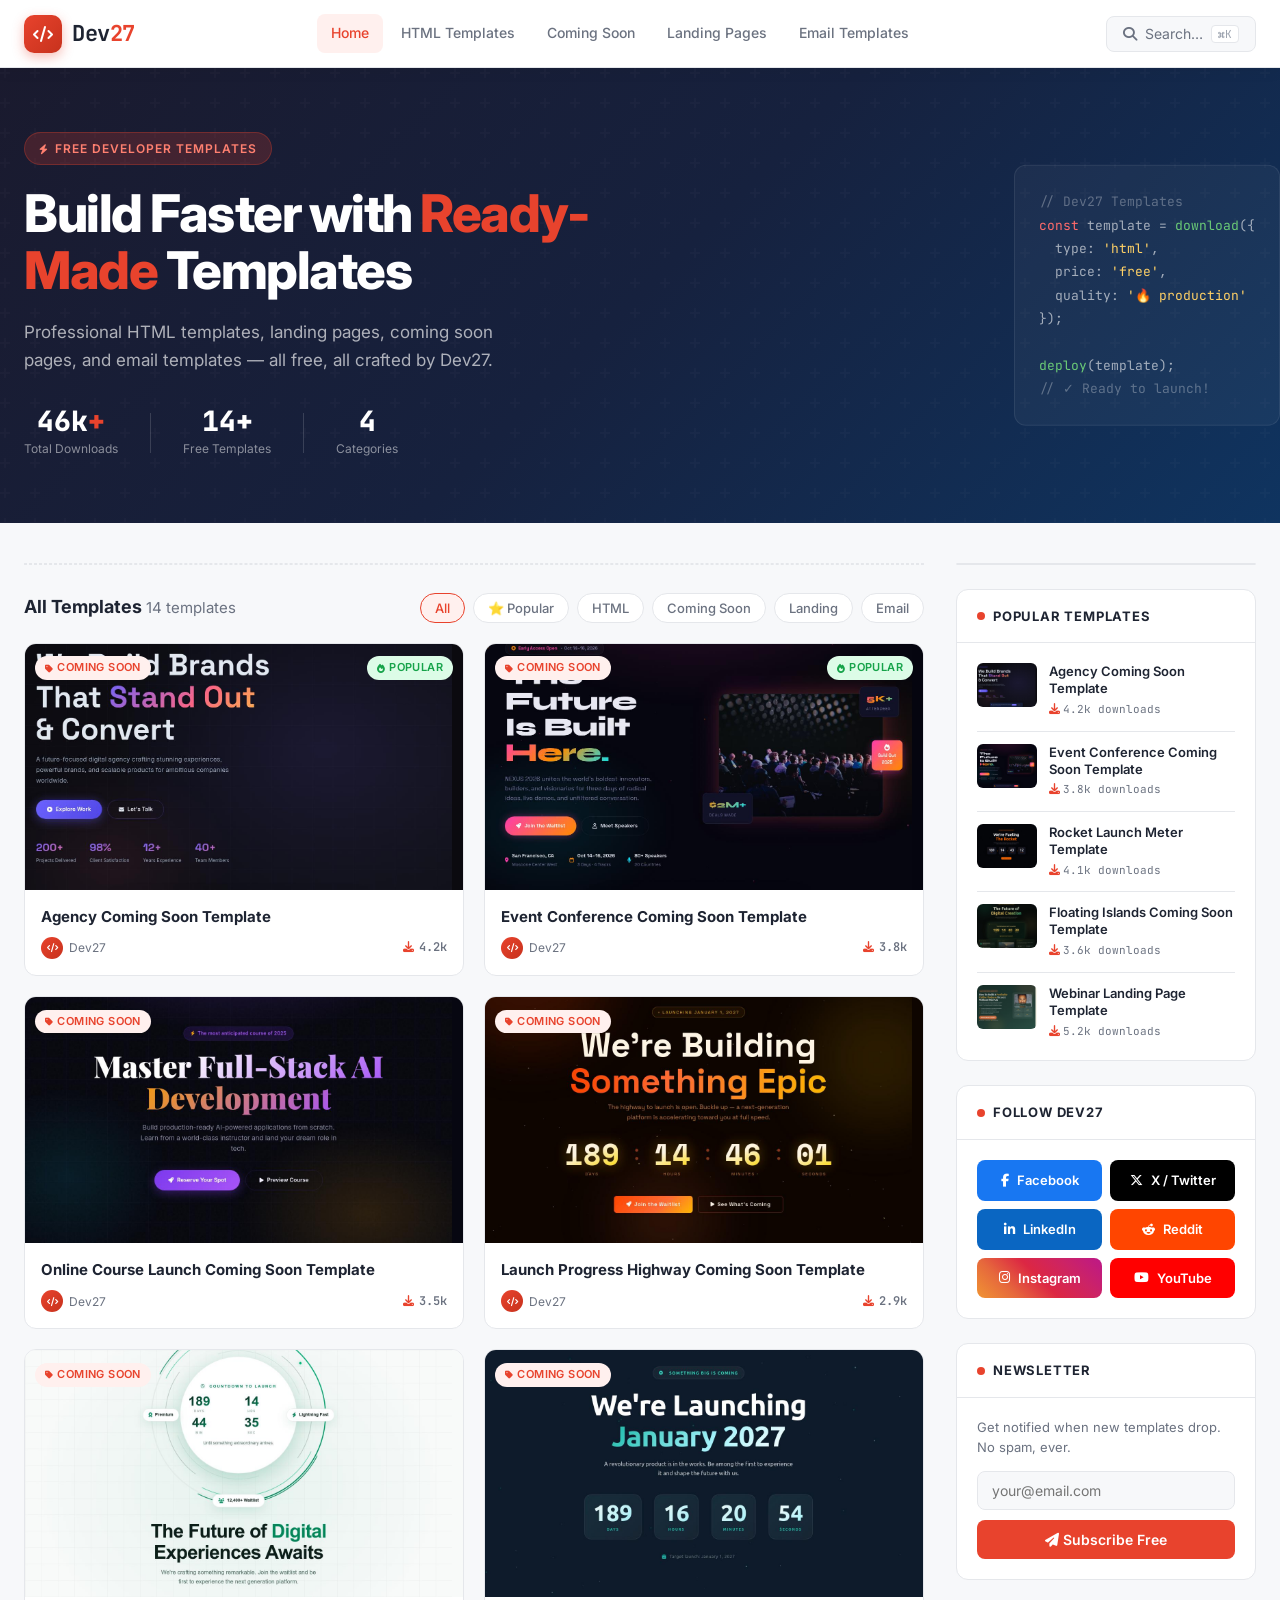
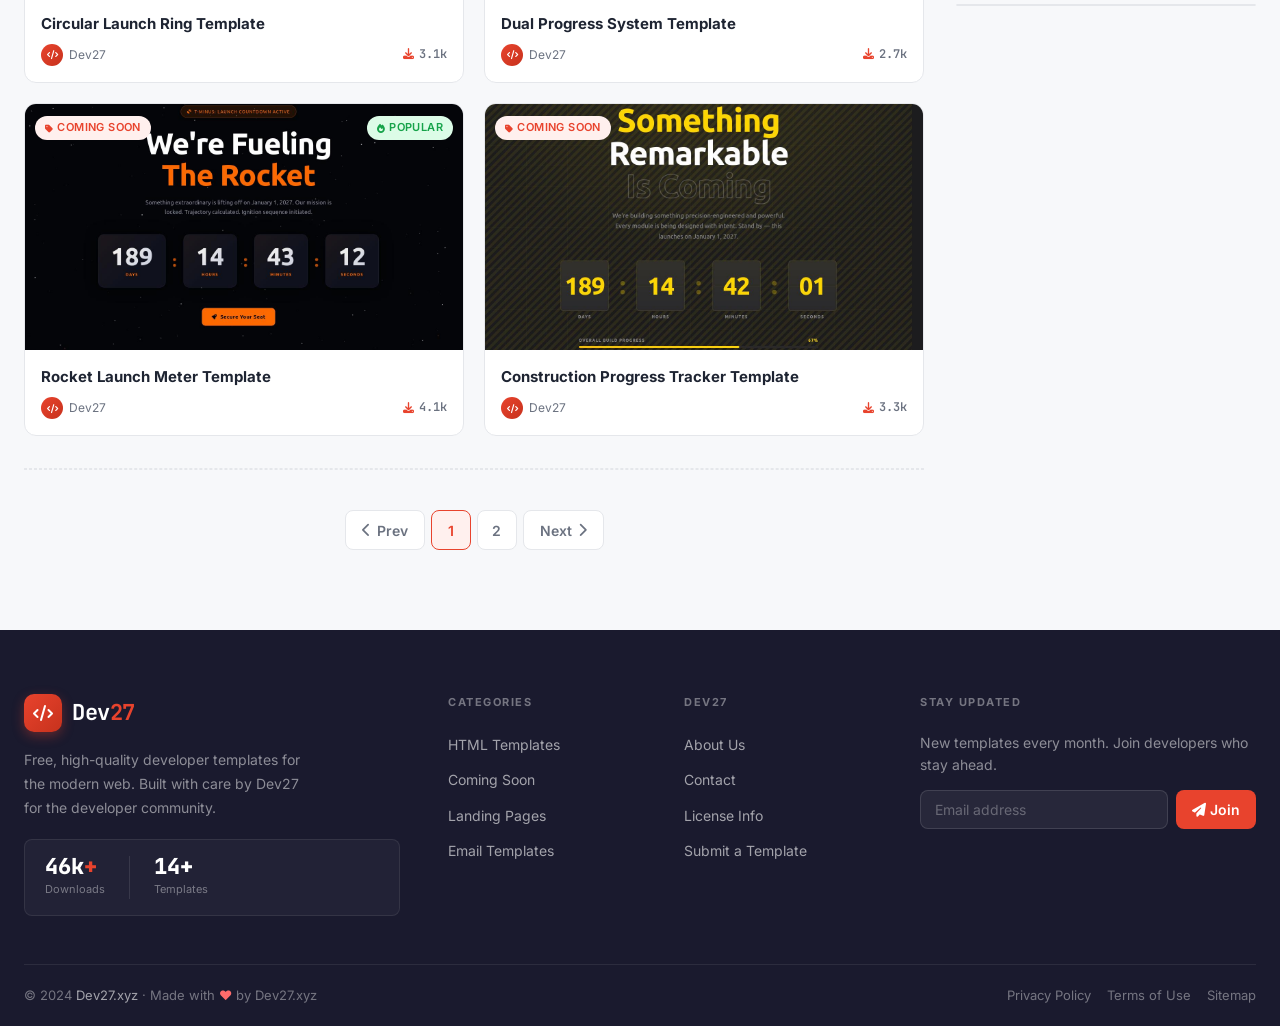
==== commit a7edf94b: "Create a sitemap and remove navigation links from pages Create sitemap.xml and remove "About" and "C" ====
--- a/index.html
+++ b/index.html
@@ -4,6 +4,14 @@
   <meta charset="UTF-8">
   <meta name="viewport" content="width=device-width, initial-scale=1.0">
   <title>Dev27 — Free HTML Templates, WordPress Themes & Email Templates</title>
+  <!-- Google tag (gtag.js) -->
+  <script async src="https://www.googletagmanager.com/gtag/js?id=G-NPJC542KHV"></script>
+  <script>
+    window.dataLayer = window.dataLayer || [];
+    function gtag(){dataLayer.push(arguments);}
+    gtag('js', new Date());
+    gtag('config', 'G-NPJC542KHV');
+  </script>
   <meta name="description" content="Download free professional HTML templates, WordPress themes, landing pages, coming soon pages and email templates by Dev27.">
   <link rel="preconnect" href="https://fonts.googleapis.com">
   <link rel="preconnect" href="https://fonts.gstatic.com" crossorigin>
@@ -44,8 +52,6 @@
     <a href="category.html?cat=coming-soon" class="mobile-nav-link"><i class="fa-solid fa-clock" style="width:18px;margin-right:6px;color:var(--primary)"></i>Coming Soon</a>
     <a href="category.html?cat=landing-page" class="mobile-nav-link"><i class="fa-solid fa-rocket" style="width:18px;margin-right:6px;color:var(--primary)"></i>Landing Pages</a>
     <a href="category.html?cat=email-templates" class="mobile-nav-link"><i class="fa-solid fa-envelope" style="width:18px;margin-right:6px;color:var(--primary)"></i>Email Templates</a>
-    <a href="about.html" class="mobile-nav-link"><i class="fa-solid fa-circle-info" style="width:18px;margin-right:6px;color:var(--primary)"></i>About</a>
-    <a href="contact.html" class="mobile-nav-link"><i class="fa-solid fa-paper-plane" style="width:18px;margin-right:6px;color:var(--primary)"></i>Contact</a>
   </div>
 </nav>
 
@@ -62,8 +68,6 @@
       <a href="category.html?cat=coming-soon" class="nav-link">Coming Soon</a>
       <a href="category.html?cat=landing-page" class="nav-link">Landing Pages</a>
       <a href="category.html?cat=email-templates" class="nav-link">Email Templates</a>
-      <a href="about.html" class="nav-link">About</a>
-      <a href="contact.html" class="nav-link">Contact</a>
     </nav>
     <div class="header-actions">
       <button class="search-trigger" id="searchTrigger" aria-label="Search">
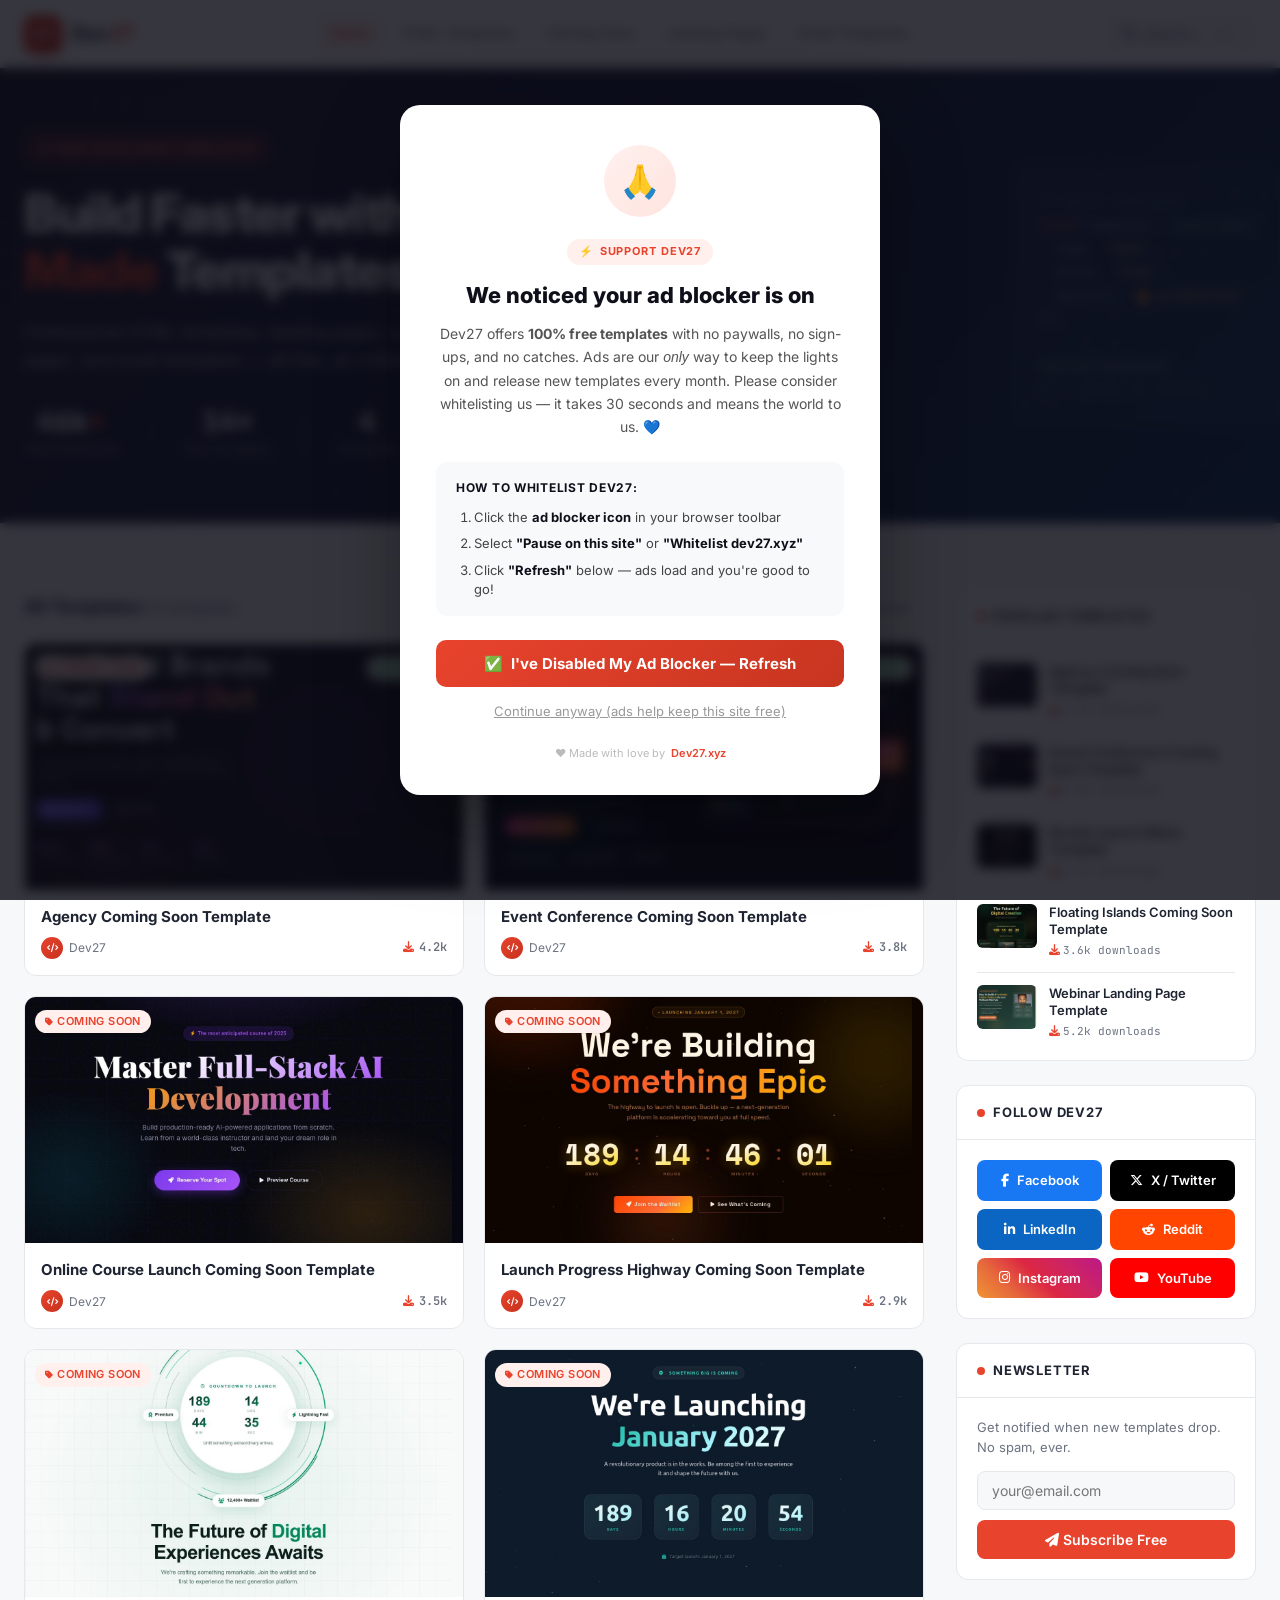
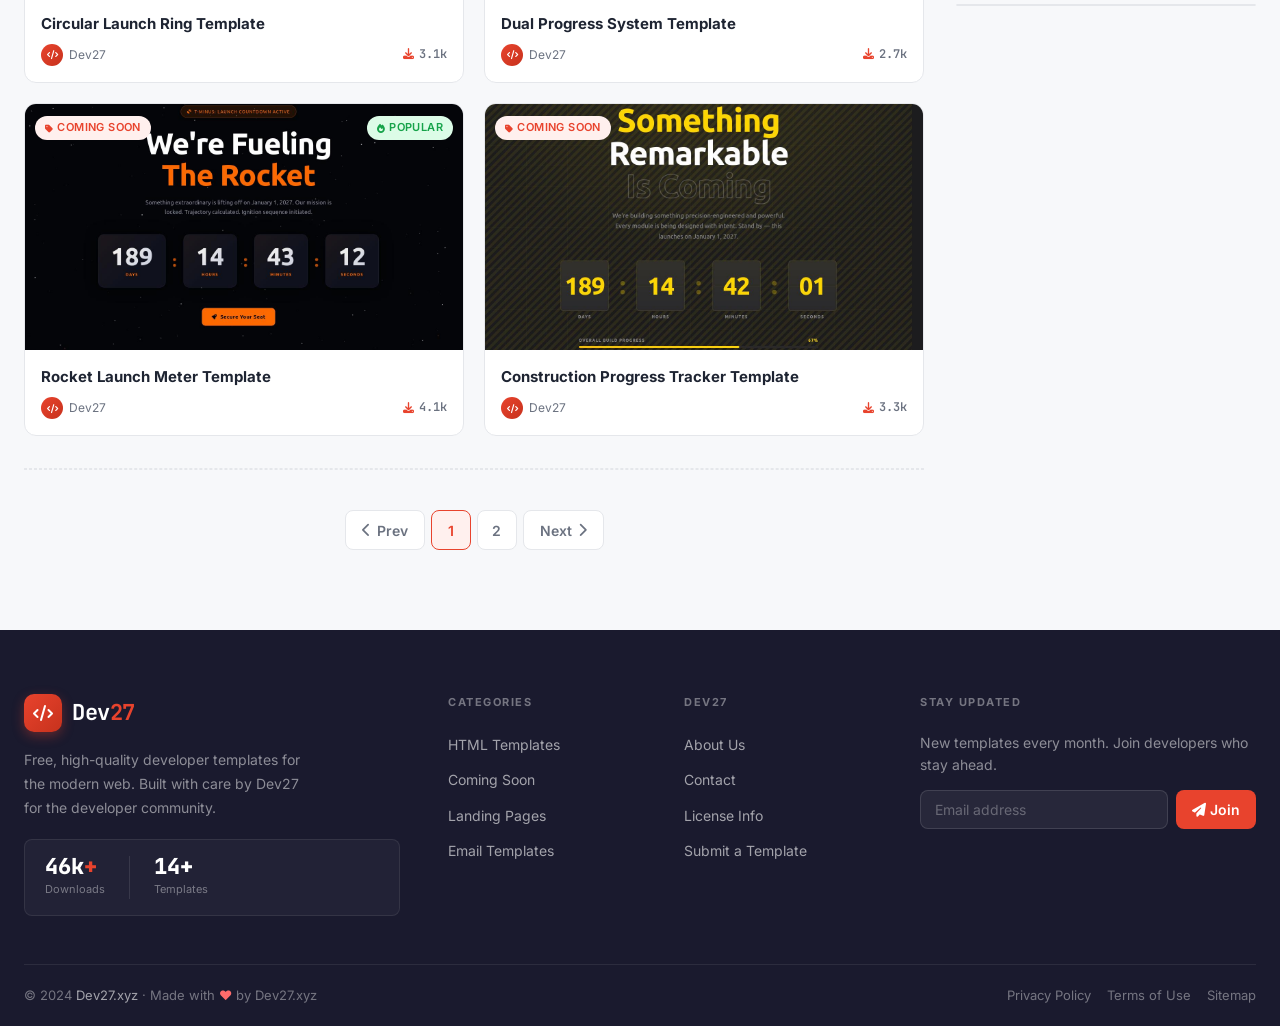
==== commit c55195eb: "Add a polite ad blocker detection feature to the website Implement an ad blocker detection script an" ====
--- a/index.html
+++ b/index.html
@@ -13,6 +13,17 @@
     gtag('config', 'G-NPJC542KHV');
   </script>
   <meta name="description" content="Download free professional HTML templates, WordPress themes, landing pages, coming soon pages and email templates by Dev27.">
+  <meta property="og:type" content="website">
+  <meta property="og:site_name" content="Dev27">
+  <meta property="og:url" content="https://dev27.xyz/">
+  <meta property="og:title" content="Dev27 — Free HTML Templates, Landing Pages & Coming Soon Pages">
+  <meta property="og:description" content="Download free professional HTML templates, landing pages, coming soon pages, and email templates. All free, all crafted by Dev27.">
+  <meta property="og:image" content="https://dev27.xyz/img/saas-ai-product.jpg">
+  <meta name="twitter:card" content="summary_large_image">
+  <meta name="twitter:site" content="@dev27xyz">
+  <meta name="twitter:title" content="Dev27 — Free HTML Templates, Landing Pages & Coming Soon Pages">
+  <meta name="twitter:description" content="Download free professional HTML templates, landing pages, coming soon pages, and email templates. All free, all crafted by Dev27.">
+  <meta name="twitter:image" content="https://dev27.xyz/img/saas-ai-product.jpg">
   <link rel="preconnect" href="https://fonts.googleapis.com">
   <link rel="preconnect" href="https://fonts.gstatic.com" crossorigin>
   <link rel="stylesheet" href="css/style.css">
@@ -125,7 +136,11 @@
     <!-- Content Area -->
     <main>
       <!-- Ad Slot: banner-top — edit in js/ads.js -->
-      <div class="ad-block" data-ad-slot="banner-top"></div>
+      <div class="ad-block" style="text-align:center;overflow-x:auto">
+  <span class="ad-label">Advertisement</span>
+  <script>atOptions={'key':'58e4edf527b00c2c5b4c54dc6a0da29d','format':'iframe','height':90,'width':728,'params':{}};</script>
+  <script src="https://www.highperformanceformat.com/58e4edf527b00c2c5b4c54dc6a0da29d/invoke.js"></script>
+</div>
 
       <!-- Grid Header -->
       <div class="grid-header" style="margin-top:28px">
@@ -149,7 +164,11 @@
       </div>
 
       <!-- Ad Slot: banner-mid — edit in js/ads.js -->
-      <div class="ad-block in-content" data-ad-slot="banner-mid"></div>
+      <div class="ad-block in-content" style="text-align:center;overflow-x:auto">
+  <span class="ad-label">Advertisement</span>
+  <script>atOptions={'key':'58e4edf527b00c2c5b4c54dc6a0da29d','format':'iframe','height':90,'width':728,'params':{}};</script>
+  <script src="https://www.highperformanceformat.com/58e4edf527b00c2c5b4c54dc6a0da29d/invoke.js"></script>
+</div>
 
       <!-- Pagination -->
       <div class="pagination" id="pagination"></div>
@@ -160,7 +179,11 @@
 
       <!-- Ad Slot: sidebar-top — edit in js/ads.js -->
       <div class="widget ad-widget-wrap">
-        <div class="ad-block" style="border:none;border-radius:0" data-ad-slot="sidebar-top"></div>
+        <div class="ad-block" style="border:none;border-radius:0;text-align:center">
+  <span class="ad-label">Sponsored</span>
+  <script>atOptions={'key':'678e6675a80a24787923840118e09116','format':'iframe','height':250,'width':300,'params':{}};</script>
+  <script src="https://www.highperformanceformat.com/678e6675a80a24787923840118e09116/invoke.js"></script>
+</div>
       </div>
 
       <!-- Popular Products -->
@@ -214,7 +237,11 @@
 
       <!-- Ad Slot: sidebar-bottom — edit in js/ads.js -->
       <div class="widget ad-widget-wrap">
-        <div class="ad-block" style="border:none;border-radius:0" data-ad-slot="sidebar-bottom"></div>
+        <div class="ad-block" style="border:none;border-radius:0;text-align:center">
+  <span class="ad-label">Sponsored</span>
+  <script>atOptions={'key':'678e6675a80a24787923840118e09116','format':'iframe','height':250,'width':300,'params':{}};</script>
+  <script src="https://www.highperformanceformat.com/678e6675a80a24787923840118e09116/invoke.js"></script>
+</div>
       </div>
 
     </aside>
@@ -291,5 +318,6 @@
 <button class="scroll-top" id="scrollTop" aria-label="Back to top"><i class="fa-solid fa-arrow-up"></i></button>
 <script src="js/ads.js"></script>
 <script src="js/main.js"></script>
+<script src="js/adblock.js"></script>
 </body>
 </html>
--- a/css/style.css
+++ b/css/style.css
@@ -1026,3 +1026,74 @@
   .product-meta-bar { flex-direction: column; align-items: flex-start; }
   .meta-divider { display: none; }
 }
+
+/* ── Share Section ──────────────────────────────────────────── */
+.share-section {
+  margin-top: 32px;
+  padding: 24px 28px;
+  background: var(--surface);
+  border: 1px solid var(--border);
+  border-radius: 14px;
+}
+.share-title {
+  font-size: 14px;
+  font-weight: 700;
+  letter-spacing: .04em;
+  text-transform: uppercase;
+  color: var(--text-muted);
+  margin: 0 0 16px;
+  display: flex;
+  align-items: center;
+  gap: 8px;
+}
+.share-title i { color: var(--primary); }
+.share-buttons {
+  display: flex;
+  flex-wrap: wrap;
+  gap: 10px;
+}
+.share-btn {
+  display: inline-flex;
+  align-items: center;
+  gap: 7px;
+  padding: 9px 16px;
+  border-radius: 8px;
+  font-size: 13px;
+  font-weight: 600;
+  color: #fff;
+  text-decoration: none;
+  border: none;
+  cursor: pointer;
+  transition: opacity .18s, transform .15s;
+  line-height: 1;
+  white-space: nowrap;
+}
+.share-btn:hover { opacity: .85; transform: translateY(-1px); }
+.share-btn:active { transform: translateY(0); opacity: 1; }
+.share-btn i { font-size: 14px; }
+.share-x        { background: #000; }
+.share-facebook { background: #1877F2; }
+.share-pinterest{ background: #E60023; }
+.share-reddit   { background: #FF4500; }
+.share-whatsapp { background: #25D366; }
+.share-linkedin { background: #0A66C2; }
+.share-copy     { background: var(--coal, #1a1a2e); }
+.share-copy.copied { background: var(--green, #22C55E); }
+
+@media (max-width: 560px) {
+  .share-btn span { display: none; }
+  .share-btn { padding: 10px 13px; }
+}
+
+/* ── More Like This ─────────────────────────────────────────── */
+.more-like-this {
+  margin-top: 32px;
+  padding: 24px 28px;
+  background: var(--surface);
+  border: 1px solid var(--border);
+  border-radius: 14px;
+}
+.more-like-this .products-grid {
+  grid-template-columns: repeat(auto-fill, minmax(200px, 1fr));
+  margin-top: 0;
+}
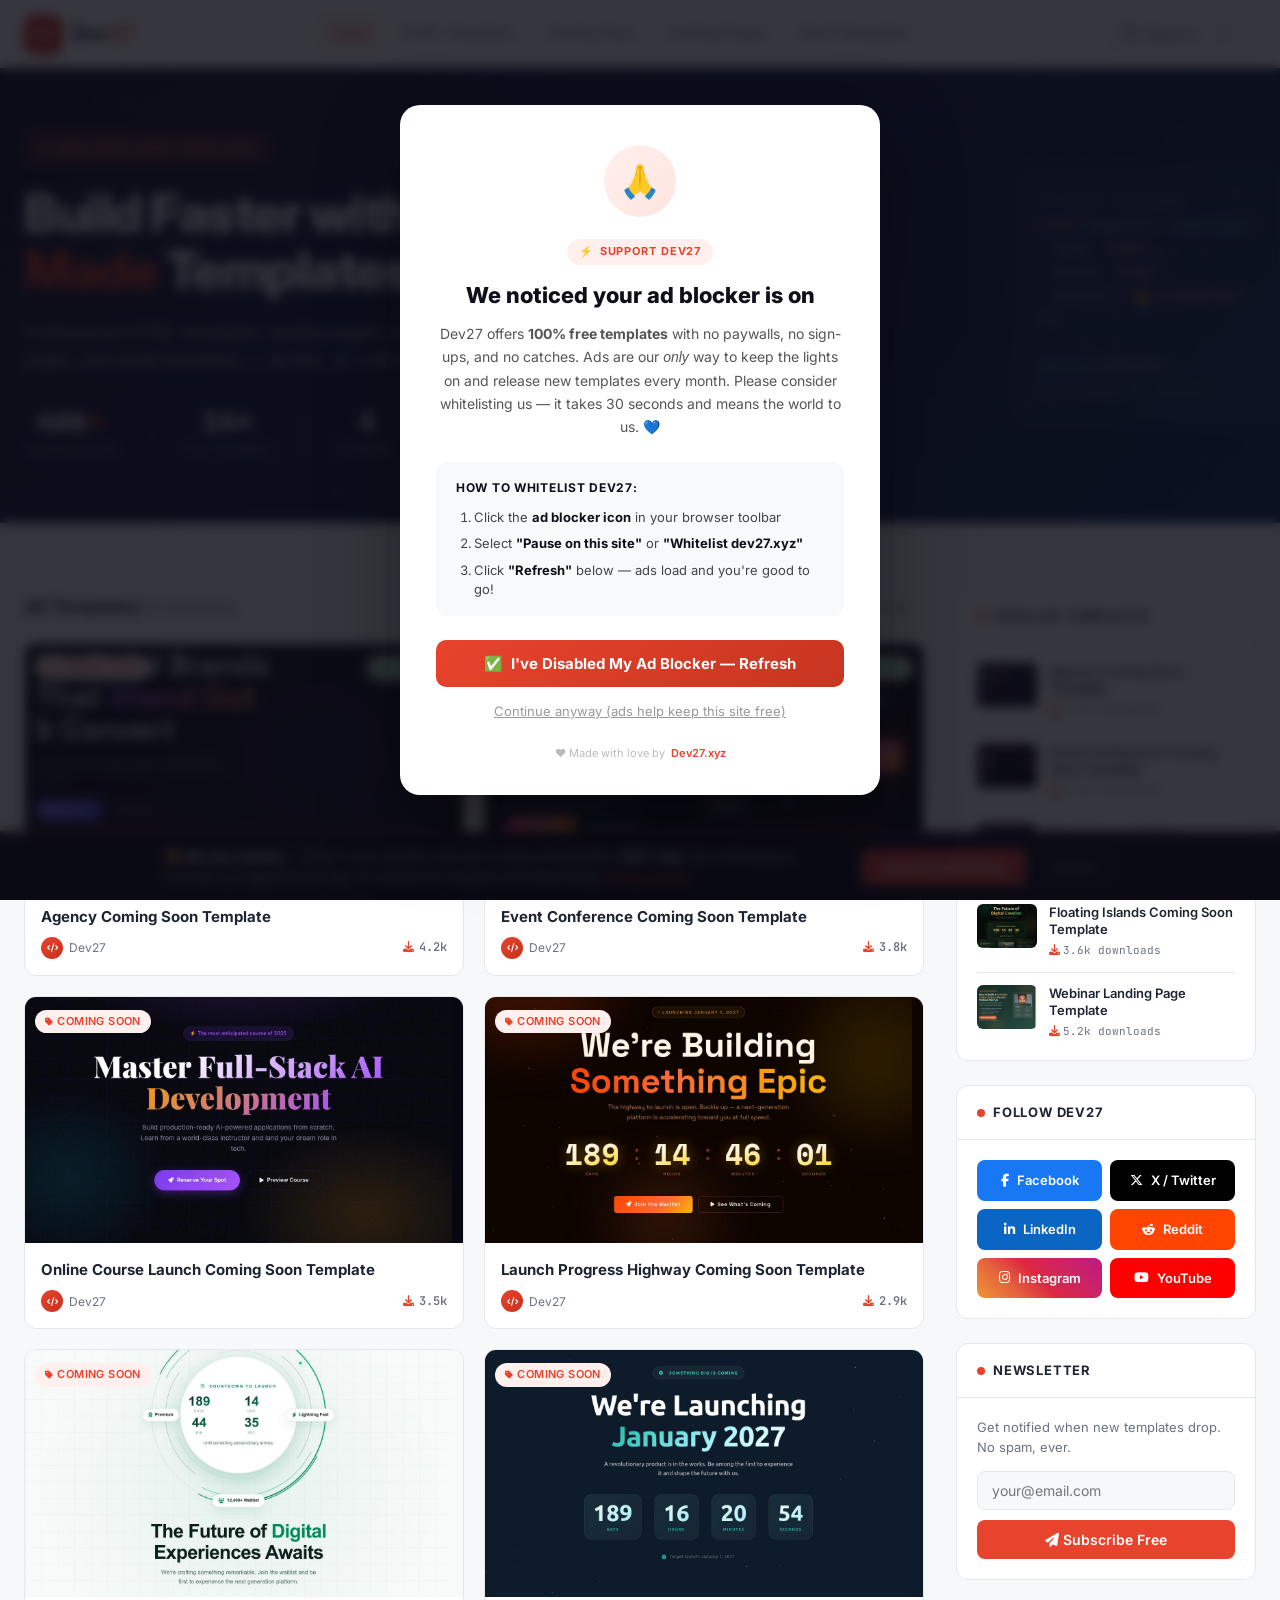
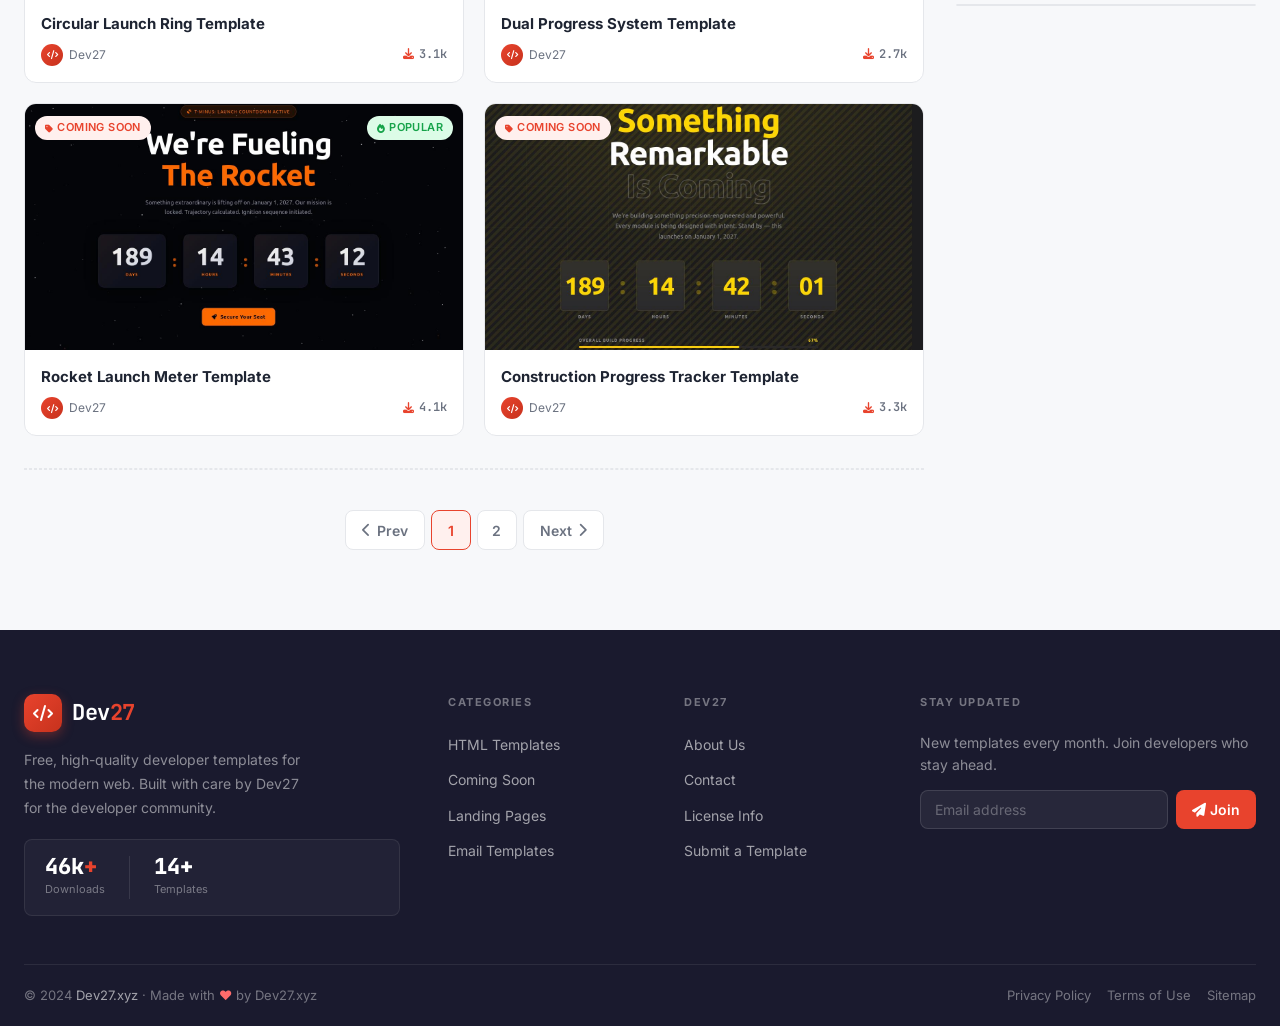
==== commit 3e8ca1d9: "Add cookie consent banner and related product sections Integrates a GDPR cookie consent banner acros" ====
--- a/index.html
+++ b/index.html
@@ -319,5 +319,6 @@
 <script src="js/ads.js"></script>
 <script src="js/main.js"></script>
 <script src="js/adblock.js"></script>
+<script src="js/cookie-consent.js"></script>
 </body>
 </html>
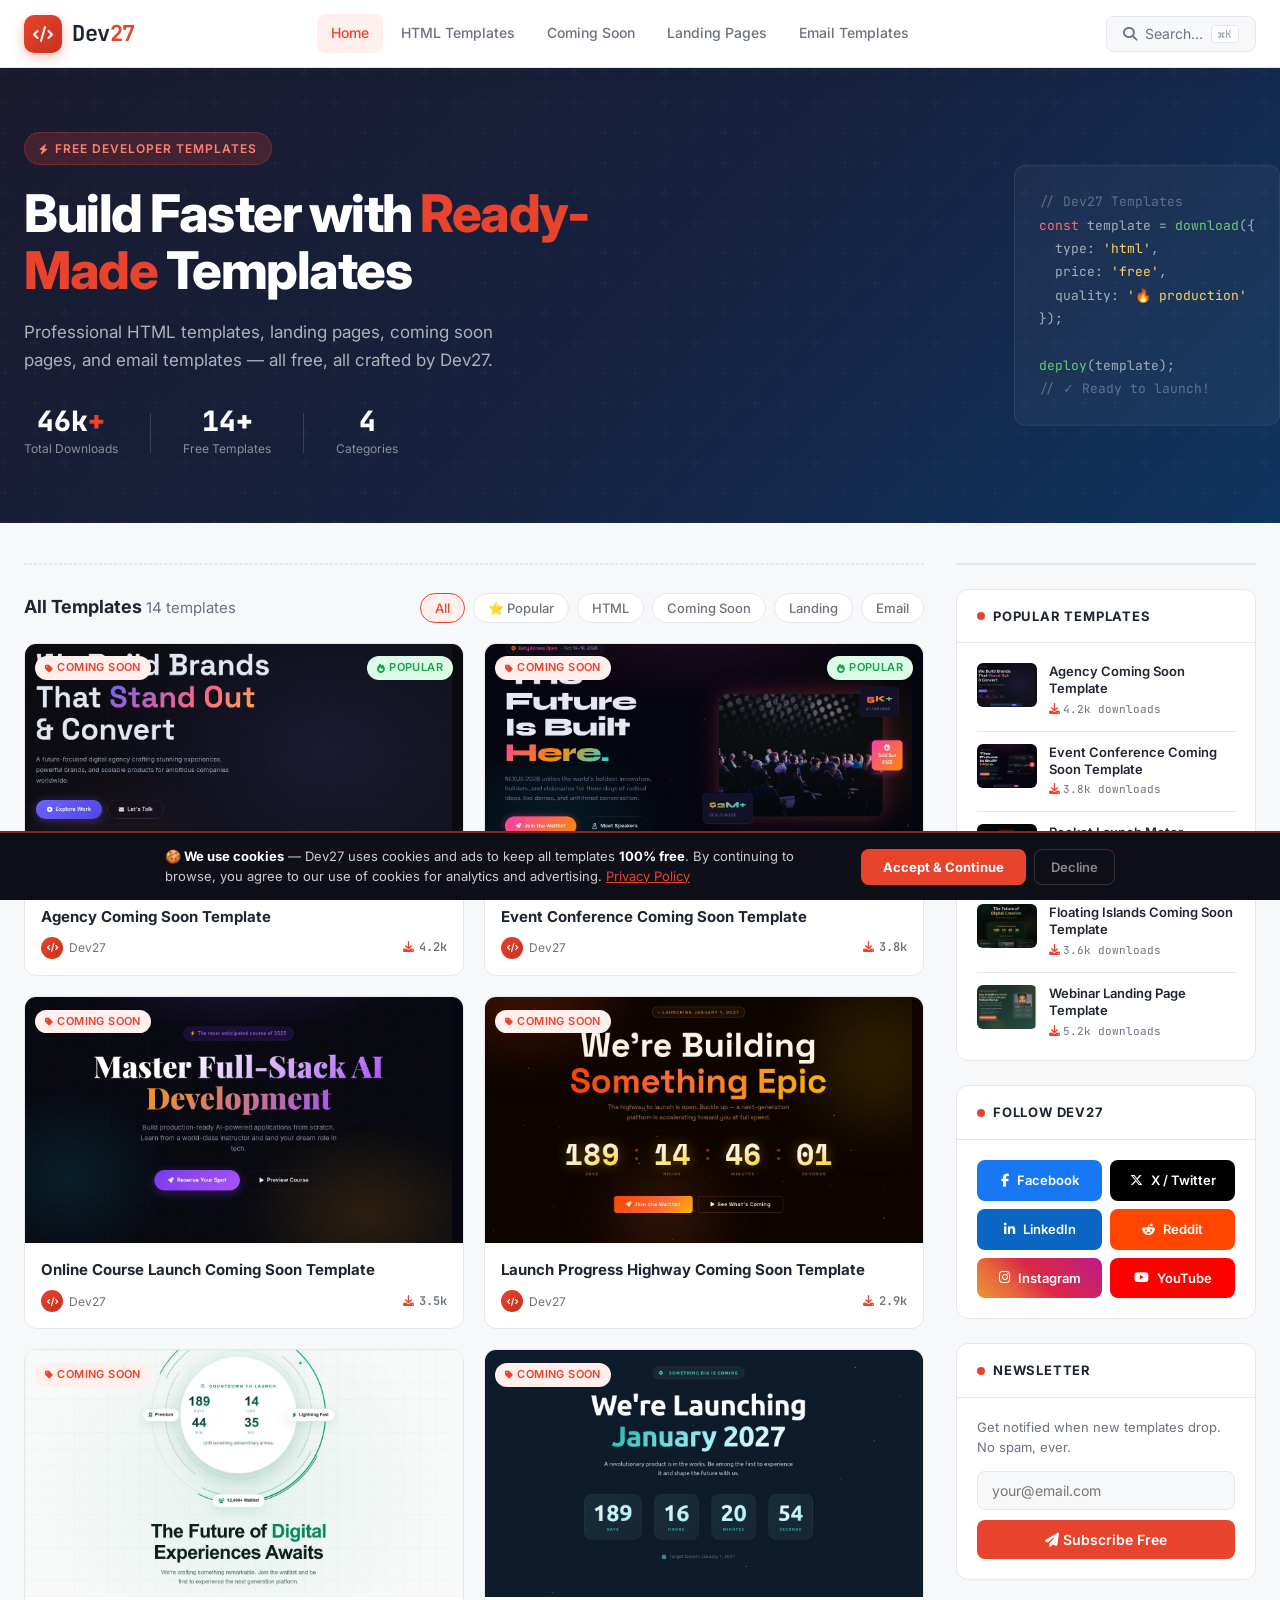
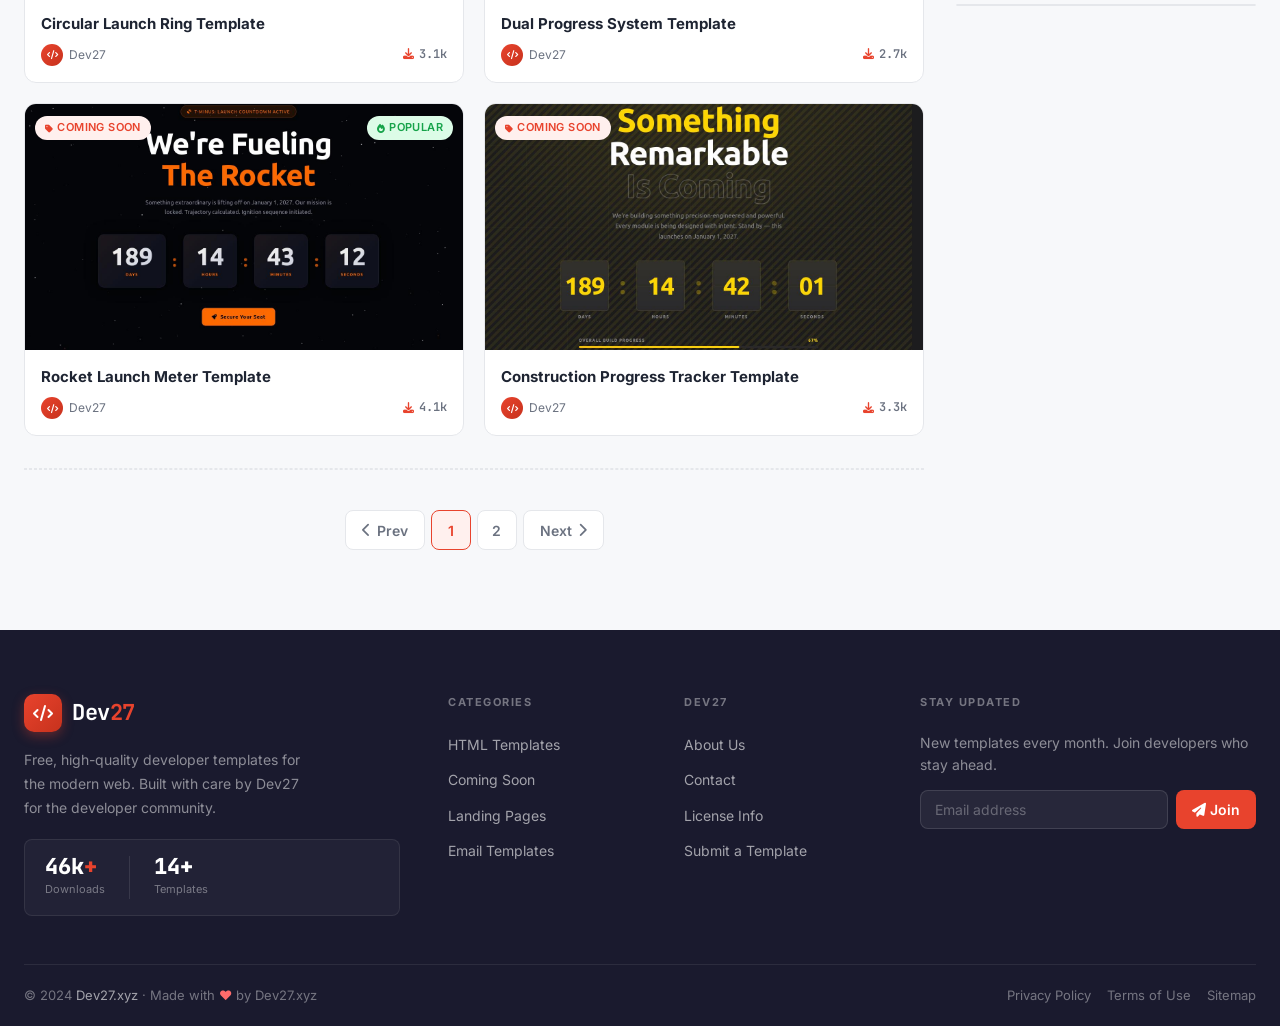
==== commit e4685afd: "Remove ad blocker detection feature from all pages Remove the adblock.js file and all script referen" ====
--- a/index.html
+++ b/index.html
@@ -318,7 +318,6 @@
 <button class="scroll-top" id="scrollTop" aria-label="Back to top"><i class="fa-solid fa-arrow-up"></i></button>
 <script src="js/ads.js"></script>
 <script src="js/main.js"></script>
-<script src="js/adblock.js"></script>
 <script src="js/cookie-consent.js"></script>
 </body>
 </html>
